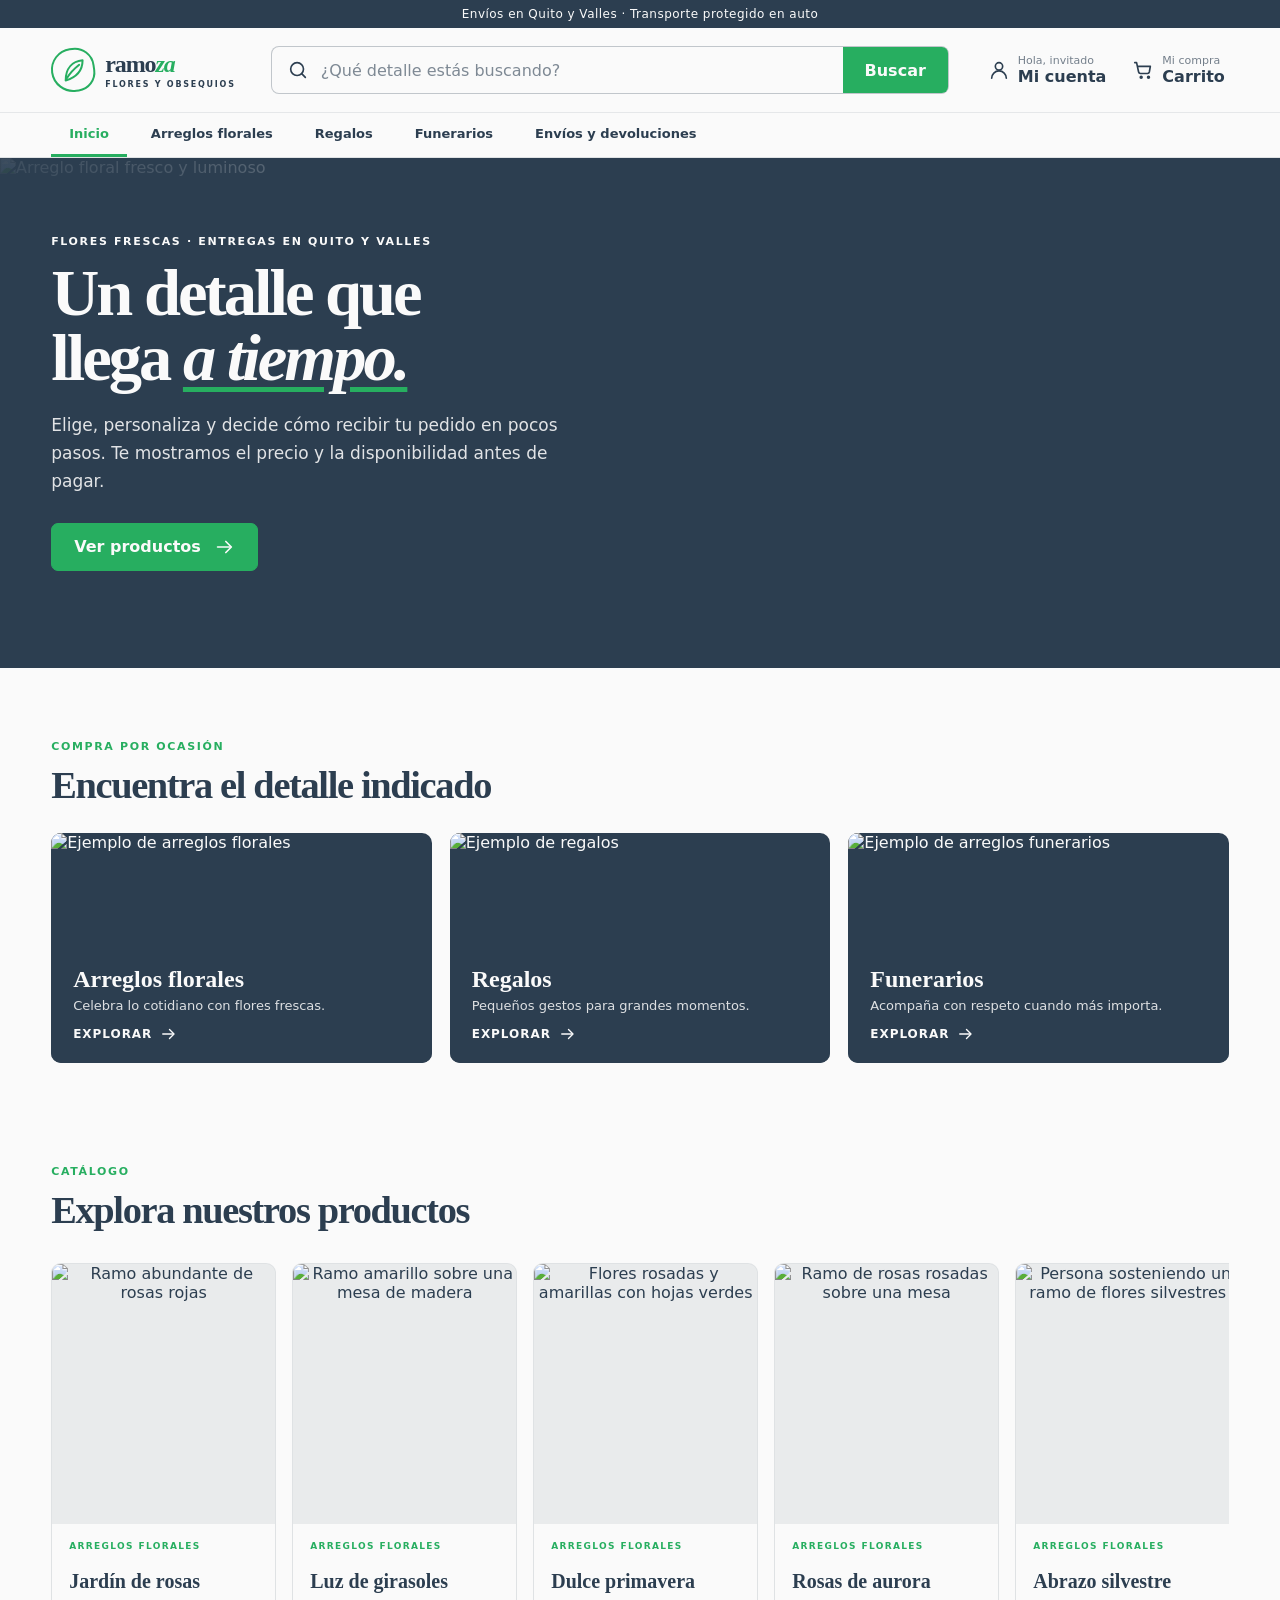
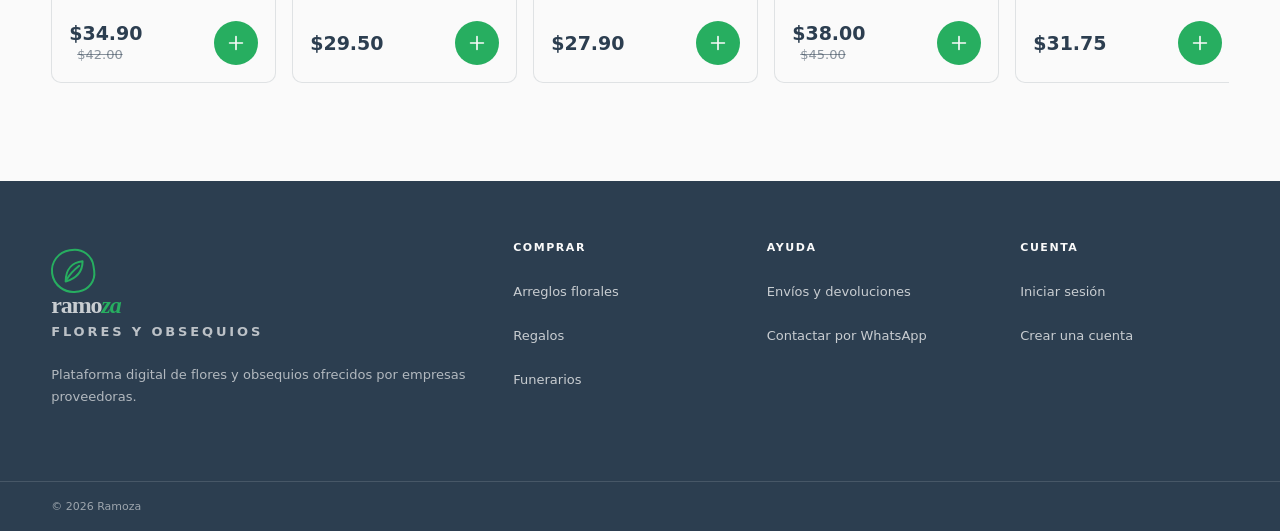
==== index.html @ 0a843a59 "Add files via upload" ====
<!DOCTYPE html>
<html lang="es">
<head>
  <meta charset="UTF-8" />
  <meta name="viewport" content="width=device-width, initial-scale=1.0" />
  <title>Inicio | Ramoza</title>
  <script src="https://cdn.tailwindcss.com"></script>
  <link rel="stylesheet" href="styles.css" />
</head>
<body>
  <div class="app">
    <a class="skip-link" href="#main">Saltar al contenido principal</a>
    <header class="site-header">
      <div class="utility">Envíos en Quito y Valles · Transporte protegido en auto</div>
      <div class="header-main">
        <button type="button" class="logo" id="nav-logo" aria-label="Ramoza, ir al inicio">
          <span class="logo-mark">
            <svg aria-hidden="true" width="27" height="27" viewBox="0 0 24 24" fill="none" stroke="currentColor" stroke-width="1.8" stroke-linecap="round" stroke-linejoin="round">
              <path d="M5 21C5 10 11 4 20 3c0 9-5 15-15 18Z"></path><path d="M6 19c3-5 6-8 11-12"></path>
            </svg>
          </span>
          <span><b>ramo<i>za</i></b><small>FLORES Y OBSEQUIOS</small></span>
        </button>
        <form class="search" role="search" id="search-form">
          <label class="sr-only" for="site-search">Buscar flores, regalos o arreglos</label>
          <svg aria-hidden="true" width="22" height="22" viewBox="0 0 24 24" fill="none" stroke="currentColor" stroke-width="1.8" stroke-linecap="round" stroke-linejoin="round">
            <circle cx="11" cy="11" r="7"></circle><path d="m20 20-4-4"></path>
          </svg>
          <input id="site-search" aria-label="Buscar flores, regalos o arreglos" placeholder="¿Qué detalle estás buscando?" />
          <button type="submit" aria-label="Buscar productos">Buscar</button>
        </form>
        <div class="header-actions">
          <button class="header-action" id="nav-account" aria-label="Iniciar sesión o crear cuenta">
            <svg aria-hidden="true" width="22" height="22" viewBox="0 0 24 24" fill="none" stroke="currentColor" stroke-width="1.8" stroke-linecap="round" stroke-linejoin="round">
              <circle cx="12" cy="8" r="4"></circle><path d="M4 21a8 8 0 0 1 16 0"></path>
            </svg>
            <span><small id="auth-status">Hola, invitado</small><span id="auth-label">Mi cuenta</span></span>
          </button>
          <button class="header-action cart-action" id="nav-cart" aria-label="Abrir carrito, 0 productos">
            <svg aria-hidden="true" width="22" height="22" viewBox="0 0 24 24" fill="none" stroke="currentColor" stroke-width="1.8" stroke-linecap="round" stroke-linejoin="round">
              <path d="M3 4h2l2.2 10.2a2 2 0 0 0 2 1.6h7.7a2 2 0 0 0 2-1.6L20 8H7"></path><circle cx="10" cy="20" r="1"></circle><circle cx="18" cy="20" r="1"></circle>
            </svg>
            <span><small>Mi compra</small>Carrito</span>
            <b id="cart-badge" style="display: none;">0</b>
          </button>
        </div>
      </div>
      <nav aria-label="Categorías principales">
        <div class="nav-inner" id="main-nav">
          <button class="active" data-cat="Todos" aria-label="Ir al inicio" aria-current="page">Inicio</button>
          <button data-cat="Arreglos florales" aria-label="Abrir categoría Arreglos florales">Arreglos florales</button>
          <button data-cat="Regalos" aria-label="Abrir categoría Regalos">Regalos</button>
          <button data-cat="Funerarios" aria-label="Abrir categoría Funerarios">Funerarios</button>
          <button data-nav="policy" aria-label="Consultar envíos y devoluciones">Envíos y devoluciones</button>
        </div>
      </nav>
    </header>

    <div class="toast" id="toast" role="status" aria-live="polite" aria-atomic="true" style="display: none;">
      <span>
        <svg aria-hidden="true" width="22" height="22" viewBox="0 0 24 24" fill="none" stroke="currentColor" stroke-width="1.8" stroke-linecap="round" stroke-linejoin="round">
          <path d="m5 12 4 4L19 6"></path>
        </svg>
      </span>
      <span id="toast-message"></span>
      <button id="toast-close" aria-label="Cerrar notificación">
        <svg aria-hidden="true" width="18" height="18" viewBox="0 0 24 24" fill="none" stroke="currentColor" stroke-width="1.8" stroke-linecap="round" stroke-linejoin="round">
          <path d="m6 6 12 12M18 6 6 18"></path>
        </svg>
      </button>
    </div>

    <main id="main" tabindex="-1">
      <!-- Vistas serán inyectadas por JS para mantener el código limpio y simular React -->
      <div id="view-container"></div>
    </main>

    <footer>
      <div class="footer-main">
        <div>
          <button type="button" class="logo" id="footer-logo" aria-label="Ramoza, ir al inicio">
            <span class="logo-mark">
              <svg aria-hidden="true" width="27" height="27" viewBox="0 0 24 24" fill="none" stroke="currentColor" stroke-width="1.8" stroke-linecap="round" stroke-linejoin="round">
                <path d="M5 21C5 10 11 4 20 3c0 9-5 15-15 18Z"></path><path d="M6 19c3-5 6-8 11-12"></path>
              </svg>
            </span>
            <span><b>ramo<i>za</i></b><small>FLORES Y OBSEQUIOS</small></span>
          </button>
          <p>Plataforma digital de flores y obsequios ofrecidos por empresas proveedoras.</p>
        </div>
        <div role="navigation" aria-label="Comprar por categoría">
          <h2>Comprar</h2>
          <button data-cat="Arreglos florales">Arreglos florales</button>
          <button data-cat="Regalos">Regalos</button>
          <button data-cat="Funerarios">Funerarios</button>
        </div>
        <div role="navigation" aria-label="Ayuda">
          <h2>Ayuda</h2>
          <button data-nav="policy">Envíos y devoluciones</button>
          <button>Contactar por WhatsApp</button>
        </div>
        <div role="navigation" aria-label="Opciones de cuenta">
          <h2>Cuenta</h2>
          <button data-nav="signin">Iniciar sesión</button>
          <button data-nav="signup">Crear una cuenta</button>
        </div>
      </div>
      <div class="footer-bottom"><span>© 2026 Ramoza</span></div>
    </footer>
  </div>
  <script src="main.js"></script>
</body>
</html>
---- styles.css ----
@import 'tailwindcss';

:root {
  --smoke: #FAFAFA;
  --green: #27AE60;
  --slate: #2C3E50;
  --sunflower: #F1C40F;
  --coral: #E74C3C;
  --content-max: 1440px;
  --page-gutter: clamp(16px, 4vw, 64px);
}

* { box-sizing: border-box; }
html { min-height: 100%; scroll-behavior: smooth; -webkit-text-size-adjust: 100%; text-size-adjust: 100%; }
body { min-width: 0; min-height: 100%; margin: 0; overflow-wrap: break-word; background: var(--slate); color: var(--slate); font-family: Inter, ui-sans-serif, system-ui, -apple-system, BlinkMacSystemFont, "Segoe UI", sans-serif; }
.app { min-width: 0; min-height: 100vh; min-height: 100dvh; display: flex; flex-direction: column; background: var(--smoke); }
main { width: 100%; min-width: 0; flex: 1 0 auto; background: var(--smoke); }
section, article, aside, form, fieldset { min-width: 0; }
button, input, textarea, select { font: inherit; }
button { min-height: 44px; color: inherit; }
button, a, input, textarea, select { outline-offset: 3px; }
button:focus-visible, a:focus-visible, input:focus-visible, textarea:focus-visible, select:focus-visible { outline: 3px solid var(--green); }
button { cursor: pointer; }
img { display: block; max-width: 100%; }
.sr-only { position: absolute; width: 1px; height: 1px; padding: 0; margin: -1px; overflow: hidden; clip: rect(0,0,0,0); white-space: nowrap; border: 0; }
.skip-link { position: fixed; z-index: 100; top: -60px; left: 20px; padding: 12px 18px; background: var(--slate); color: var(--smoke); border-radius: 0 0 10px 10px; }
.skip-link:focus { top: 0; }

.site-header { position: relative; z-index: 20; background: var(--smoke); border-bottom: 1px solid rgb(44 62 80 / 13%); }
.utility { padding: 7px 5vw; color: var(--smoke); background: var(--slate); text-align: center; font-size: 12px; letter-spacing: .04em; }
.header-main { max-width: var(--content-max); margin: auto; padding: 18px var(--page-gutter); display: grid; grid-template-columns: auto minmax(300px, 680px) auto; align-items: center; gap: 35px; }
.logo { padding: 0; display: flex; align-items: center; gap: 10px; border: 0; background: transparent; text-align: left; }
.logo-mark { width: 44px; height: 44px; display: grid; place-items: center; border: 2px solid var(--green); border-radius: 52% 48% 46% 54%; color: var(--green); background: transparent; transform: rotate(-8deg); }
.logo-mark svg { transform: rotate(8deg); }
.logo b { display: block; font: 700 24px/1 Georgia, serif; letter-spacing: -.045em; white-space: nowrap; }
.logo b i { color: var(--green); font-style: italic; }
.logo small { display: block; margin-top: 4px; font-size: 8px; letter-spacing: .22em; font-weight: 800; }
.search { height: 48px; display: flex; align-items: center; gap: 10px; padding-left: 15px; border: 1.5px solid rgb(44 62 80 / 28%); border-radius: 8px; background: var(--smoke); }
.search:focus-within { border-color: var(--green); box-shadow: 0 0 0 3px rgb(39 174 96 / 15%); }
.search input { min-width: 0; flex: 1; border: 0; outline: 0; background: transparent; color: var(--slate); }
.search input::placeholder { color: rgb(44 62 80 / 60%); }
.search button { align-self: stretch; padding: 0 22px; border: 0; border-radius: 0 6px 6px 0; color: var(--smoke); background: var(--green); font-weight: 750; }
.header-actions { display: flex; align-items: center; gap: 18px; }
.header-action { position: relative; min-height: 44px; min-width: 44px; padding: 4px; display: flex; align-items: center; gap: 8px; border: 0; background: transparent; text-align: left; font-weight: 750; }
.header-action small { display: block; color: rgb(44 62 80 / 65%); font-size: 11px; font-weight: 500; }
.cart-action b { position: absolute; top: -8px; left: 16px; width: 20px; height: 20px; display: grid; place-items: center; border-radius: 50%; color: var(--smoke); background: var(--green); font-size: 11px; }
nav { border-top: 1px solid rgb(44 62 80 / 10%); }
.nav-inner { max-width: var(--content-max); margin: auto; padding: 0 var(--page-gutter); display: flex; gap: 6px; }
.nav-inner button { padding: 13px 18px; border: 0; border-bottom: 3px solid transparent; background: transparent; font-size: 13px; font-weight: 680; }
.nav-inner button:hover, .nav-inner button.active { color: var(--green); border-bottom-color: var(--green); }

.hero { position: relative; min-height: 510px; overflow: hidden; display: flex; align-items: center; color: var(--smoke); background: var(--slate); }
.hero > img { position: absolute; inset: 0; width: 100%; height: 100%; object-fit: cover; object-position: center 40%; }
.hero-overlay { position: absolute; inset: 0; background: linear-gradient(90deg, rgb(44 62 80 / 92%) 0%, rgb(44 62 80 / 66%) 45%, rgb(44 62 80 / 8%) 74%); }
.hero-content { position: relative; z-index: 1; width: min(630px, calc(100% - (var(--page-gutter) * 2))); margin-left: max(var(--page-gutter), calc((100vw - var(--content-max)) / 2 + var(--page-gutter))); padding: 70px 0 90px; }
.hero-kicker, .eyebrow { margin: 0 0 12px; color: var(--green); font-size: 11px; font-weight: 850; letter-spacing: .15em; text-transform: uppercase; }
.hero-kicker { color: var(--smoke); }
.hero h1 { margin: 0 0 20px; font: 700 clamp(44px, 5.2vw, 76px)/.98 Georgia, serif; letter-spacing: -.045em; }
.hero h1 em { color: var(--smoke); text-decoration: underline; text-decoration-color: var(--green); text-decoration-thickness: 5px; text-underline-offset: 7px; }
.hero-content > p:not(.hero-kicker) { max-width: 520px; margin-bottom: 28px; color: rgb(250 250 250 / 88%); font-size: 17px; line-height: 1.65; }
.primary, .secondary { min-height: 48px; padding: 0 22px; display: inline-flex; align-items: center; justify-content: center; gap: 12px; border-radius: 7px; font-weight: 800; transition: transform .18s ease, box-shadow .18s ease, background .18s ease; }
.primary { border: 1px solid var(--green); color: var(--smoke); background: var(--green); }
.primary:hover { transform: translateY(-2px); box-shadow: 0 8px 22px rgb(39 174 96 / 25%); }
.secondary { border: 1.5px solid var(--slate); background: transparent; }
.secondary:hover { color: var(--smoke); background: var(--slate); }
.wide { width: 100%; }
.delivery-card { position: absolute; z-index: 2; right: 5vw; bottom: 0; width: 360px; padding: 20px 24px; display: flex; gap: 13px; color: var(--smoke); background: var(--green); border-radius: 12px 12px 0 0; }
.delivery-card > span { flex: 0 0 auto; width: 30px; height: 30px; display: grid; place-items: center; color: var(--smoke); background: var(--slate); border-radius: 50%; }
.delivery-card p { margin: 3px 0 0; font-size: 13px; line-height: 1.45; }

.category-strip, .catalog-section, .page-shell { max-width: var(--content-max); margin: auto; padding: 72px var(--page-gutter); }
.section-heading { margin-bottom: 28px; display: flex; justify-content: space-between; align-items: end; gap: 30px; }
.section-heading h2 { margin: 0; font: 700 clamp(28px, 3vw, 42px)/1.05 Georgia, serif; letter-spacing: -.035em; }
.category-grid { display: grid; grid-template-columns: repeat(3, 1fr); gap: 18px; }
.category-tile { position: relative; min-height: 230px; overflow: hidden; padding: 0; border: 0; border-radius: 10px; color: var(--smoke); background: var(--slate); text-align: left; }
.category-tile img { position: absolute; inset: 0; width: 100%; height: 100%; object-fit: cover; transition: transform .5s ease; }
.category-tile::after { content: ""; position: absolute; inset: 0; background: linear-gradient(0deg, rgb(44 62 80 / 90%), transparent 78%); }
.category-tile:hover img { transform: scale(1.04); }
.category-tile > span { position: absolute; z-index: 1; left: 22px; right: 22px; bottom: 20px; }
.category-tile b { display: block; font: 700 24px Georgia, serif; }
.category-tile small { display: block; margin: 5px 0 12px; color: rgb(250 250 250 / 86%); font-size: 13px; }
.category-tile i { display: flex; align-items: center; gap: 7px; color: var(--smoke); font-size: 12px; font-style: normal; font-weight: 800; text-transform: uppercase; letter-spacing: .08em; }
.catalog-section { padding-top: 30px; scroll-margin-top: 20px; }
.product-rail { display: grid; grid-auto-flow: column; grid-auto-columns: minmax(225px, 22.5%); gap: 16px; overflow-x: auto; padding: 4px 4vw 26px 2px; scroll-snap-type: x mandatory; scrollbar-color: var(--green) rgb(44 62 80 / 12%); scrollbar-width: thin; }
.product-card { overflow: hidden; scroll-snap-align: start; border: 1px solid rgb(44 62 80 / 13%); border-radius: 10px; background: var(--smoke); transition: transform .2s, box-shadow .2s; }
.product-card:hover { transform: translateY(-4px); box-shadow: 0 12px 30px rgb(44 62 80 / 13%); }
.product-image { position: relative; width: 100%; height: 260px; overflow: hidden; padding: 0; border: 0; background: rgb(44 62 80 / 8%); }
.product-image img { width: 100%; height: 100%; object-fit: cover; transition: transform .4s; }
.product-image:hover img { transform: scale(1.035); }
.product-copy { padding: 17px; }
.product-copy .eyebrow { margin-bottom: 7px; font-size: 9px; }
.product-name { width: 100%; min-height: 48px; padding: 0; border: 0; background: transparent; text-align: left; font: 700 20px/1.15 Georgia, serif; }
.product-name:hover { text-decoration: underline; text-decoration-color: var(--green); }
.price-line { margin-top: 15px; display: flex; justify-content: space-between; align-items: center; }
.price-line strong { display: block; font-size: 19px; }
del { margin-left: 8px; color: rgb(44 62 80 / 55%); font-size: 13px; }
.round-add { width: 44px; height: 44px; display: grid; place-items: center; border: 0; border-radius: 50%; color: var(--smoke); background: var(--green); }
.round-add:hover { box-shadow: 0 5px 14px rgb(39 174 96 / 30%); transform: scale(1.06); }
.card-quantity { min-height: 48px; display: flex; align-items: center; overflow: hidden; border: 2px solid var(--green); border-radius: 24px; background: var(--smoke); }
.card-quantity button { width: 44px; height: 44px; padding: 0; display: grid; place-items: center; flex: 0 0 auto; border: 0; background: transparent; }
.card-quantity button:hover { color: var(--green); background: rgb(39 174 96 / 8%); }
.card-quantity button.delete-control, .quantity button.delete-control { color: var(--coral); }
.card-quantity button.delete-control:hover, .quantity button.delete-control:hover { color: var(--coral); background: transparent; }
.card-quantity > span { min-width: 0; flex: 1 1 auto; overflow: hidden; padding: 0 5px; text-align: center; text-overflow: ellipsis; font-size: 10px; font-weight: 800; white-space: nowrap; }
.rail-end { width: 220px; display: flex; flex-direction: column; align-items: center; justify-content: center; padding: 28px; text-align: center; border: 1px dashed rgb(44 62 80 / 30%); border-radius: 10px; }
.rail-end span, .empty-icon { width: 58px; height: 58px; display: grid; place-items: center; border-radius: 50%; color: var(--green); background: rgb(39 174 96 / 11%); }
.rail-end b { margin-top: 15px; }
.rail-end p { font-size: 13px; line-height: 1.5; }

.page-shell { min-height: 620px; }
.page-shell.narrow { max-width: 1240px; }
.back-link { margin-bottom: 34px; padding: 5px 0; display: flex; align-items: center; gap: 8px; border: 0; background: transparent; font-size: 13px; font-weight: 750; }
.back-link:hover { color: var(--green); }
.detail-grid { display: grid; grid-template-columns: minmax(0, 1.1fr) minmax(340px, .9fr); gap: clamp(28px, 5vw, 85px); align-items: start; }
.detail-image { position: relative; height: 650px; background: rgb(44 62 80 / 8%); }
.detail-image img { width: 100%; height: 100%; object-fit: cover; }
.detail-copy { padding-top: 22px; }
.detail-copy h1, .page-title h1, .success-page h1 { margin: 0 0 12px; font: 700 clamp(40px, 5vw, 62px)/1.02 Georgia, serif; letter-spacing: -.045em; }
.detail-price { margin: 20px 0 26px; }
.detail-price strong { font-size: 28px; }
.detail-price del { font-size: 17px; }
.description { color: rgb(44 62 80 / 78%); font-size: 16px; line-height: 1.7; }
.availability { margin: 26px 0; padding: 15px; display: flex; gap: 12px; color: var(--green); background: rgb(39 174 96 / 9%); border-left: 3px solid var(--green); }
.availability small { display: block; margin-top: 3px; color: var(--slate); }
.detail-copy label, .account-modal label { display: block; margin: 20px 0 8px; font-size: 13px; font-weight: 800; }
.detail-copy label span { color: rgb(44 62 80 / 55%); font-weight: 500; }
textarea, input, select { width: 100%; border: 1px solid rgb(44 62 80 / 28%); border-radius: 6px; color: var(--slate); background: var(--smoke); }
textarea { min-height: 92px; padding: 12px; resize: vertical; }
.field-help { margin: 7px 0 22px; display: flex; align-items: center; gap: 6px; color: rgb(44 62 80 / 65%); font-size: 11px; }
.secure-note { display: flex; justify-content: center; align-items: center; gap: 7px; font-size: 12px; color: rgb(44 62 80 / 72%); }
.related { padding-top: 90px; }
.detail-cart-link { margin-top: 12px; }
.rail-next { width: 46px; height: 46px; display: grid; place-items: center; flex: 0 0 auto; border: 1px solid rgb(44 62 80 / 18%); border-radius: 50%; background: transparent; }
.rail-next:hover { color: var(--smoke); background: var(--green); border-color: var(--green); }
.compact { grid-auto-columns: minmax(210px, 24%); }
.compact .product-image { height: 220px; }

.page-title { margin-bottom: 35px; }
.page-title h1 span { color: rgb(44 62 80 / 48%); }
.page-title > p:last-child { color: rgb(44 62 80 / 68%); }
.cart-layout, .checkout-layout { display: grid; grid-template-columns: minmax(0, 1fr) minmax(300px, 360px); gap: clamp(24px, 3vw, 42px); align-items: start; }
.cart-items { border-top: 1px solid rgb(44 62 80 / 15%); }
.cart-item { padding: 20px 0; display: grid; grid-template-columns: 130px 1fr auto; gap: 22px; border-bottom: 1px solid rgb(44 62 80 / 15%); }
.cart-item img { width: 130px; height: 140px; object-fit: cover; border-radius: 7px; }
.cart-item h2 { margin: 0; font: 700 23px Georgia, serif; }
.cart-item-info > p:not(.eyebrow) { color: rgb(44 62 80 / 64%); font-size: 12px; }
.quantity { width: max-content; margin-top: 20px; display: flex; align-items: center; border: 1px solid rgb(44 62 80 / 25%); border-radius: 6px; }
.quantity button { width: 44px; height: 44px; display: grid; place-items: center; border: 0; background: transparent; }
.quantity button:hover { color: var(--green); }
.quantity span { min-width: 92px; padding: 0 6px; text-align: center; font-size: 12px; font-weight: 800; white-space: nowrap; }
.cart-item-end { display: flex; flex-direction: column; align-items: end; justify-content: space-between; }
.cart-item-end strong { font-size: 19px; }
.remove { padding: 5px; display: flex; align-items: center; gap: 6px; border: 0; color: var(--coral); background: transparent; font-size: 12px; font-weight: 750; }
.summary { position: sticky; top: 25px; padding: 26px; border: 1px solid rgb(44 62 80 / 16%); border-top: 4px solid var(--green); border-radius: 7px; background: var(--smoke); box-shadow: 0 12px 35px rgb(44 62 80 / 8%); }
.summary h2 { margin: 0 0 23px; font: 700 24px Georgia, serif; }
.summary > div { margin: 13px 0; display: flex; justify-content: space-between; font-size: 14px; }
.summary hr { margin: 20px 0; border: 0; border-top: 1px solid rgb(44 62 80 / 17%); }
.summary .total { align-items: center; font-weight: 800; }
.summary .total strong { font-size: 25px; }
.pending-cost { padding: 5px 8px; border: 1px solid var(--slate); border-radius: 4px; color: var(--slate); background: var(--sunflower); white-space: nowrap; }
.shipping-hint { padding: 10px; color: var(--slate); background: rgb(39 174 96 / 10%); border-radius: 5px; font-size: 11px; line-height: 1.5; }
.summary-safe { display: flex; justify-content: center; gap: 6px; color: var(--green); font-size: 11px; }
.empty-state { min-height: 350px; display: flex; flex-direction: column; align-items: center; justify-content: center; padding: 45px; text-align: center; border: 1px dashed rgb(44 62 80 / 28%); border-radius: 10px; }
.empty-state h2, .empty-state h3 { margin: 17px 0 4px; font: 700 28px Georgia, serif; }
.empty-state p { margin: 6px 0 22px; color: rgb(44 62 80 / 67%); }

.steps { max-width: 700px; margin: 0 auto 55px; padding: 0; display: flex; justify-content: space-between; list-style: none; }
.steps li { position: relative; z-index: 1; display: flex; flex-direction: column; align-items: center; gap: 8px; color: rgb(44 62 80 / 55%); font-size: 11px; font-weight: 800; }
.steps li::before { content: ""; position: absolute; z-index: -1; top: 16px; right: 50%; width: 235px; height: 2px; background: rgb(44 62 80 / 15%); }
.steps li:first-child::before { display: none; }
.steps li span { width: 32px; height: 32px; display: grid; place-items: center; border: 2px solid rgb(44 62 80 / 20%); border-radius: 50%; background: var(--smoke); }
.steps li.done, .steps li.active { color: var(--green); }
.steps li.done span, .steps li.active span { border-color: var(--green); color: var(--smoke); background: var(--green); }
.checkout-form fieldset { margin: 0 0 24px; padding: 26px; border: 1px solid rgb(44 62 80 / 16%); border-radius: 8px; }
.checkout-form legend { padding: 0 8px; font: 700 23px Georgia, serif; }
.form-grid { display: grid; grid-template-columns: 1fr 1fr; gap: 18px; }
.form-grid .full { grid-column: 1 / -1; }
.form-grid label { font-size: 12px; font-weight: 800; }
.form-grid input, .form-grid select { height: 45px; margin-top: 8px; padding: 0 12px; }
.payment-option { margin: 10px 0; padding: 16px; display: flex; align-items: center; gap: 13px; border: 1px solid rgb(44 62 80 / 22%); border-radius: 7px; cursor: pointer; }
.payment-option.selected { border: 2px solid var(--green); background: rgb(39 174 96 / 5%); }
.payment-option input { width: 18px; height: 18px; accent-color: var(--green); }
.payment-option > span:nth-child(2) { flex: 1; }
.payment-option b, .payment-option small { display: block; }
.payment-option small { margin-top: 4px; color: rgb(44 62 80 / 67%); font-size: 11px; line-height: 1.45; }
.pickup-note { margin: 0 0 24px; padding: 18px; display: flex; gap: 12px; border-left: 3px solid var(--green); border-radius: 6px; background: rgb(39 174 96 / 8%); }
.pickup-note > svg { flex: 0 0 auto; color: var(--green); }
.pickup-note p { margin: 4px 0 0; color: rgb(44 62 80 / 70%); font-size: 12px; line-height: 1.5; }
.card-dots { font-weight: 900; letter-spacing: .15em; }
.card-fields { margin-top: 18px; padding: 20px; background: rgb(44 62 80 / 4%); }
.error-box { margin-top: 16px; padding: 14px; display: flex; gap: 12px; border: 1px solid var(--coral); border-radius: 7px; color: var(--coral); background: rgb(231 76 60 / 6%); }
.error-box > span { width: 24px; height: 24px; display: grid; place-items: center; flex: 0 0 auto; border-radius: 50%; color: var(--smoke); background: var(--coral); font-weight: 900; }
.error-box p { margin: 4px 0 0; color: var(--slate); font-size: 12px; line-height: 1.5; }
.terms { font-size: 10px; line-height: 1.5; text-align: center; }
.terms button { padding: 0; border: 0; background: transparent; text-decoration: underline; }

.success-page { max-width: 700px; min-height: 700px; margin: auto; padding: 100px 30px; text-align: center; }
.success-mark { width: 88px; height: 88px; margin: 0 auto 25px; display: grid; place-items: center; border-radius: 50%; color: var(--smoke); background: var(--green); }
.success-page > p:not(.eyebrow) { color: rgb(44 62 80 / 70%); line-height: 1.7; }
.order-code { width: 240px; margin: 30px auto; padding: 17px; border: 1px solid rgb(44 62 80 / 18%); border-radius: 7px; }
.order-code small, .order-code strong { display: block; }
.order-code strong { margin-top: 4px; font-size: 24px; letter-spacing: .05em; }
.status-line { margin: 35px 20px 0; display: grid; grid-template-columns: repeat(3, 1fr); gap: 4px; }
.status-line span { height: 5px; background: rgb(44 62 80 / 14%); }
.status-line span.active { background: var(--green); }
.status-labels { margin: 7px 10px 40px; display: grid; grid-template-columns: repeat(3, 1fr); color: rgb(44 62 80 / 55%); font-size: 10px; }
.status-labels b { color: var(--green); }
.policy-page { max-width: 1200px; }
.policy-grid { display: grid; grid-template-columns: 1fr 1fr; border-top: 1px solid rgb(44 62 80 / 15%); border-left: 1px solid rgb(44 62 80 / 15%); }
.policy-grid article { min-height: 230px; padding: 35px; border-right: 1px solid rgb(44 62 80 / 15%); border-bottom: 1px solid rgb(44 62 80 / 15%); }
.policy-grid span { color: var(--green); font-size: 11px; font-weight: 900; }
.policy-grid h2 { font: 700 25px Georgia, serif; }
.policy-grid p { color: rgb(44 62 80 / 72%); line-height: 1.7; }
.help-band { margin-top: 30px; padding: 25px 30px; display: flex; align-items: center; gap: 20px; color: var(--smoke); background: var(--slate); }
.help-band div { flex: 1; }
.help-band h2 { margin: 0 0 5px; font: 700 22px Georgia, serif; }
.help-band p { margin: 0; color: rgb(250 250 250 / 74%); font-size: 13px; }
.help-band .secondary { border-color: var(--smoke); color: var(--smoke); }

.listing-page { min-height: 720px; padding-top: clamp(28px, 3vw, 48px); }
.listing-page > .back-link { margin-bottom: clamp(14px, 2vw, 24px); }
.listing-heading { margin-bottom: 28px; display: flex; align-items: end; justify-content: space-between; gap: 24px; }
.listing-heading h1 { margin: 0 0 8px; font: 700 clamp(38px, 5vw, 62px)/1 Georgia, serif; letter-spacing: -.04em; }
.listing-heading p:last-child { margin: 0; color: rgb(44 62 80 / 65%); }
.listing-actions { display: flex; align-items: center; gap: 12px; }
.category-switcher { display: flex; border: 1px solid rgb(44 62 80 / 18%); border-radius: 7px; overflow: hidden; }
.category-switcher button { padding: 11px 14px; border: 0; border-left: 1px solid rgb(44 62 80 / 13%); background: transparent; font-size: 12px; font-weight: 750; }
.category-switcher button:first-child { border-left: 0; }
.category-switcher button.active { color: var(--smoke); background: var(--green); }
.product-grid { display: grid; grid-template-columns: repeat(4, minmax(0, 1fr)); gap: 18px; }
.product-grid .product-image { height: 285px; }
.optional { color: rgb(44 62 80 / 55%); font-weight: 500; }
.cash-mark { width: 28px; height: 28px; display: grid; place-items: center; flex: 0 0 auto; border-radius: 50%; color: var(--smoke); background: var(--green); }

.auth-page { min-height: 760px; padding: 48px 4vw 80px; background: rgb(44 62 80 / 4%); }
.auth-page > .back-link { max-width: 1080px; margin: 0 auto 28px; }
.auth-card { width: min(490px, 100%); margin: auto; padding: 42px; border: 1px solid rgb(44 62 80 / 15%); border-radius: 12px; background: var(--smoke); box-shadow: 0 18px 50px rgb(44 62 80 / 9%); }
.auth-card > .logo { margin-bottom: 38px; }
.auth-card h1 { margin: 0; font: 700 42px/1 Georgia, serif; }
.auth-card > p:not(.eyebrow) { margin-bottom: 28px; color: rgb(44 62 80 / 68%); line-height: 1.6; }
.auth-card label { display: block; margin: 16px 0; font-size: 12px; font-weight: 800; }
.auth-card input { height: 46px; margin-top: 7px; padding: 0 12px; }
.prototype-note { padding: 11px; display: flex; align-items: center; gap: 8px; border-left: 3px solid var(--green); background: rgb(39 174 96 / 7%); font-size: 11px; line-height: 1.45; }
.account-page { max-width: 1050px; }
.account-grid { margin: 35px 0; display: grid; grid-template-columns: 1fr 1fr; gap: 20px; }
.account-grid article { padding: 30px; border: 1px solid rgb(44 62 80 / 16%); border-radius: 9px; }
.account-grid article > svg { color: var(--green); }
.account-grid h2 { font: 700 25px Georgia, serif; }
.account-grid p { min-height: 48px; color: rgb(44 62 80 / 68%); line-height: 1.6; }
.account-grid button { padding: 6px 0; display: flex; align-items: center; gap: 8px; border: 0; color: var(--green); background: transparent; font-weight: 800; }
.account-grid span { color: rgb(44 62 80 / 50%); font-size: 12px; font-weight: 800; }

footer { margin-top: auto; color: var(--smoke); background: var(--slate); }
.footer-main { max-width: var(--content-max); margin: auto; padding: 60px var(--page-gutter); display: grid; grid-template-columns: 2fr repeat(3, 1fr); gap: 45px; }
footer .logo { color: var(--smoke); }
.footer-main > div:first-child > p { color: rgb(250 250 250 / 65%); }
.footer-main h2 { margin: 0 0 16px; color: var(--smoke); font-size: 11px; letter-spacing: .14em; text-transform: uppercase; }
.footer-main button { display: block; min-height: 44px; padding: 8px 0; border: 0; color: rgb(250 250 250 / 76%); background: transparent; font-size: 13px; text-align: left; }
.footer-main button:hover { color: var(--smoke); text-decoration: underline; }
.footer-main p, .footer-main small { color: rgb(250 250 250 / 70%); font-size: 13px; line-height: 1.7; }
.footer-bottom { max-width: var(--content-max); margin: auto; padding: 18px var(--page-gutter); display: flex; justify-content: space-between; border-top: 1px solid rgb(250 250 250 / 13%); color: rgb(250 250 250 / 55%); font-size: 11px; }

.toast { position: fixed; z-index: 80; top: 25px; left: 50%; width: max-content; max-width: calc(100% - 32px); padding: 12px 15px; display: flex; align-items: center; gap: 12px; transform: translateX(-50%); color: var(--smoke); background: var(--slate); border-radius: 8px; box-shadow: 0 12px 40px rgb(44 62 80 / 30%); font-size: 13px; }
.toast > span { width: 28px; height: 28px; display: grid; place-items: center; color: var(--smoke); background: var(--green); border-radius: 50%; }
.toast button { margin-left: auto; padding: 3px; border: 0; color: var(--smoke); background: transparent; }
.modal-backdrop { position: fixed; z-index: 90; inset: 0; padding: 20px; display: grid; place-items: center; background: rgb(44 62 80 / 72%); }
.account-modal { position: relative; width: min(460px, 100%); padding: 40px; border-radius: 12px; background: var(--smoke); box-shadow: 0 25px 70px rgb(44 62 80 / 30%); }
.modal-close { position: absolute; top: 18px; right: 18px; padding: 5px; border: 0; background: transparent; }
.account-modal h2 { margin: 0; font: 700 38px Georgia, serif; }
.account-modal > p:not(.eyebrow) { color: rgb(44 62 80 / 70%); line-height: 1.55; }
.account-modal input { height: 45px; margin-top: 7px; padding: 0 12px; }
.password-wrap { position: relative; display: block; }
.password-wrap button { position: absolute; right: 10px; top: 17px; border: 0; background: transparent; }
.text-button { width: 100%; padding: 15px; border: 0; color: var(--green); background: transparent; font-weight: 800; }
.guest-line { display: flex; align-items: center; gap: 10px; color: rgb(44 62 80 / 55%); font-size: 11px; }
.guest-line span { flex: 1; height: 1px; background: rgb(44 62 80 / 15%); }

@media (min-width: 1600px) {
  :root { --content-max: 1680px; }
  body { font-size: 17px; }
  .hero { min-height: 600px; }
  .hero-content { width: min(720px, calc(100% - (var(--page-gutter) * 2))); }
  .hero h1 { font-size: clamp(64px, 4.5vw, 88px); }
  .hero-content > p:not(.hero-kicker) { max-width: 620px; font-size: 19px; }
  .category-tile { min-height: 270px; }
  .product-grid { grid-template-columns: repeat(5, minmax(0, 1fr)); }
  .product-grid .product-image { height: 310px; }
  .product-rail { grid-auto-columns: minmax(250px, 19%); }
  .page-shell.narrow { max-width: 1440px; }
  .policy-page { max-width: 1440px; }
}

@media (min-width: 2400px) {
  :root { --content-max: 2200px; --page-gutter: clamp(32px, 4vw, 96px); }
  body { font-size: 19px; }
  .utility, .nav-inner button, .footer-main button, .footer-main p { font-size: 15px; }
  .header-main { grid-template-columns: auto minmax(520px, 900px) auto; }
  .hero { min-height: 720px; }
  .hero-content { width: min(850px, calc(100% - (var(--page-gutter) * 2))); }
  .hero h1 { font-size: clamp(76px, 4vw, 108px); }
  .hero-content > p:not(.hero-kicker) { max-width: 760px; font-size: 22px; }
  .category-tile { min-height: 340px; }
  .category-tile b { font-size: 30px; }
  .product-grid { grid-template-columns: repeat(6, minmax(0, 1fr)); }
  .product-grid .product-image { height: 340px; }
  .product-image { height: 310px; }
  .page-shell.narrow { max-width: 1680px; }
  .detail-image { height: 820px; }
}

@media (max-width: 1200px) {
  .header-main { grid-template-columns: auto minmax(260px, 1fr) auto; gap: 20px; }
  .header-actions { gap: 10px; }
  .product-grid { grid-template-columns: repeat(3, minmax(0, 1fr)); }
  .product-grid .product-image { height: 270px; }
  .footer-main { gap: 30px; }
}

@media (max-width: 1000px) {
  .header-main { grid-template-columns: 1fr auto; gap: 18px; }
  .search { grid-column: 1 / -1; grid-row: 2; }
  .hero { min-height: 570px; }
  .delivery-card { right: 0; width: min(360px, 90%); }
  .category-grid { grid-template-columns: 1fr 1fr; }
  .category-tile:last-child { grid-column: 1 / -1; }
  .product-rail { grid-auto-columns: 42%; }
  .detail-grid, .cart-layout, .checkout-layout { grid-template-columns: 1fr; }
  .detail-image { height: 520px; }
  .summary { position: static; }
  .footer-main { grid-template-columns: 1fr 1fr; }
  .product-grid { grid-template-columns: repeat(3, minmax(0, 1fr)); }
  .listing-heading, .listing-actions { align-items: start; flex-direction: column; }
  .listing-actions { width: 100%; }
  .detail-copy { padding-top: 0; }
}

@media (max-width: 760px) {
  .header-action span { display: none; }
  .header-actions { gap: 6px; }
  .category-grid, .policy-grid { grid-template-columns: 1fr; }
  .category-tile:last-child { grid-column: auto; }
  .product-grid { grid-template-columns: repeat(2, minmax(0, 1fr)); }
  .product-rail { grid-auto-columns: minmax(230px, 62%); }
  .footer-main { grid-template-columns: 1fr; }
  .section-heading { align-items: flex-start; }
  .help-band { align-items: flex-start; flex-direction: column; }
}

@media (max-width: 600px) {
  .utility { font-size: 10px; }
  .header-main { padding: 12px 16px; }
  .header-actions { gap: 7px; }
  .nav-inner { overflow-x: auto; padding: 0 10px; }
  .nav-inner button { flex: 0 0 auto; min-height: 44px; padding: 11px 13px; }
  .search button { padding: 0 14px; }
  .hero { min-height: 520px; }
  .hero-content { width: auto; margin: 0 20px; padding: 64px 0 72px; }
  .hero h1 { font-size: clamp(38px, 12vw, 46px); }
  .hero-overlay { background: rgb(44 62 80 / 72%); }
  .category-strip, .catalog-section, .page-shell { padding: 50px 18px; }
  .listing-page { padding-top: 28px; }
  .product-rail { grid-auto-columns: 78%; padding-right: 15vw; }
  .detail-grid { gap: 22px; }
  .detail-image { height: min(390px, 105vw); }
  .detail-copy h1, .page-title h1 { font-size: clamp(34px, 10vw, 39px); }
  .cart-item { grid-template-columns: 88px 1fr; gap: 14px; }
  .cart-item img { width: 88px; height: 100px; }
  .cart-item-end { grid-column: 2; flex-direction: row; align-items: center; }
  .form-grid { grid-template-columns: 1fr; }
  .form-grid .full { grid-column: auto; }
  .checkout-form fieldset { padding: 20px 15px; }
  .steps { margin-bottom: 40px; }
  .steps li { max-width: 30%; text-align: center; }
  .steps li::before { width: 29vw; }
  .footer-bottom { padding: 18px; }
  .account-modal { padding: 34px 24px; }
  .product-grid { grid-template-columns: repeat(2, minmax(0, 1fr)); gap: 11px; }
  .product-grid .product-image { height: 210px; }
  .product-grid .product-copy { padding: 13px; }
  .product-grid .product-name { font-size: 17px; }
  .product-grid .price-line { align-items: flex-start; flex-direction: column; gap: 12px; }
  .product-grid .card-quantity { width: 100%; justify-content: space-between; }
  .category-switcher { width: 100%; overflow-x: auto; }
  .category-switcher button { flex: 1 0 auto; }
  .auth-page { padding: 28px 16px 60px; }
  .auth-card { padding: 30px 20px; }
  .account-grid { grid-template-columns: 1fr; }
  input, textarea, select { font-size: 16px; }
  .payment-option { align-items: flex-start; }
  .summary > div { gap: 16px; }
  .summary > div > :last-child { text-align: right; }
}

@media (max-width: 420px) {
  .product-grid { grid-template-columns: 1fr; }
  .product-grid .product-image { height: 280px; }
  .product-grid .price-line { align-items: center; flex-direction: row; }
  .product-grid .card-quantity { width: auto; }
  .search input { font-size: 16px; }
  .search button { padding: 0 10px; font-size: 12px; }
  .hero h1 { font-size: clamp(34px, 11vw, 39px); }
  .logo-mark { width: 44px; height: 44px; }
  .logo b { font-size: 21px; }
  .logo small { font-size: 7px; }
  .header-main { gap: 10px; }
  .category-strip, .catalog-section, .page-shell { padding-inline: 14px; }
  .product-rail { grid-auto-columns: 88%; }
  .cart-item { grid-template-columns: 72px 1fr; }
  .cart-item img { width: 72px; height: 86px; }
  .quantity span { min-width: 76px; }
  .summary, .auth-card { padding: 22px 16px; }
  .checkout-form fieldset { padding-inline: 12px; }
}

@media (max-width: 340px) {
  .header-action { padding-inline: 2px; }
  .search { padding-left: 10px; gap: 6px; }
  .search button { padding-inline: 8px; }
  .hero-content { margin-inline: 14px; }
  .primary, .secondary { padding-inline: 14px; }
  .steps li { font-size: 9px; }
}

@media (prefers-reduced-motion: reduce) {
  *, *::before, *::after { scroll-behavior: auto !important; transition-duration: .01ms !important; animation-duration: .01ms !important; }
}
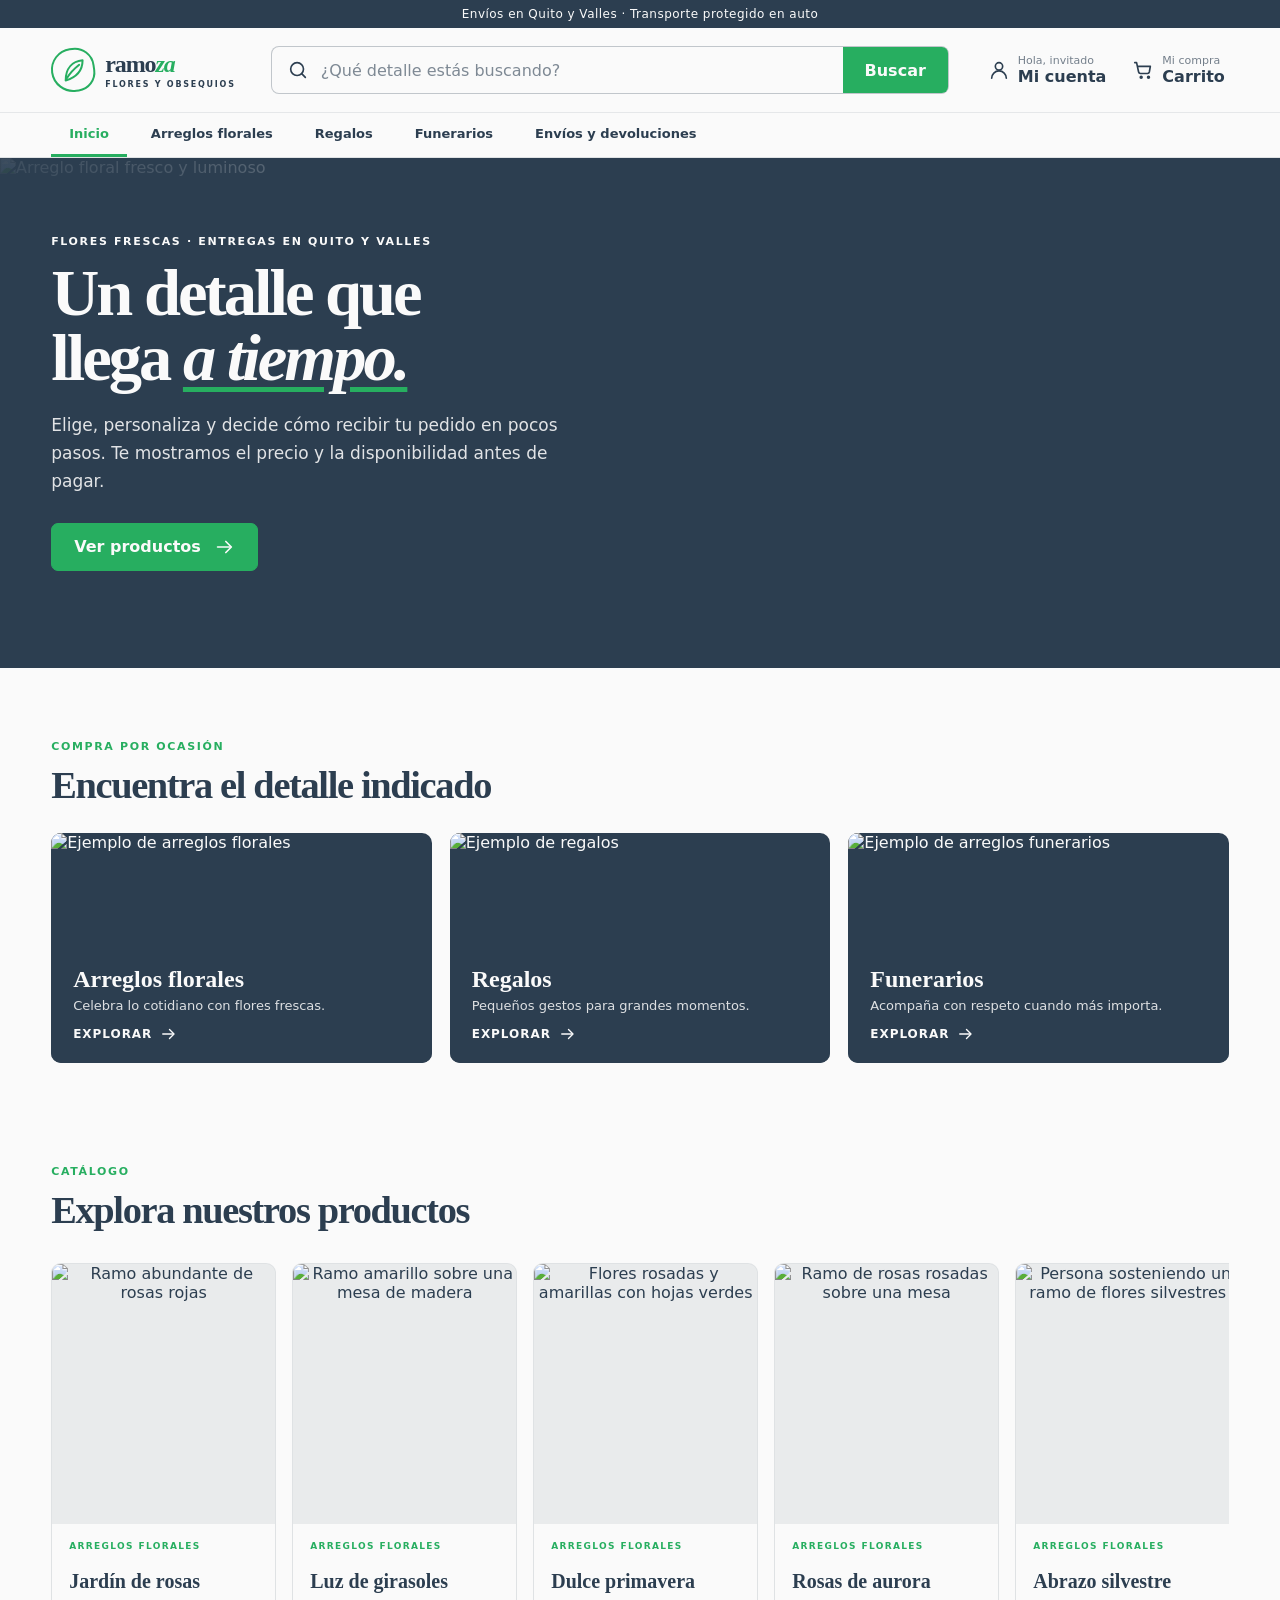
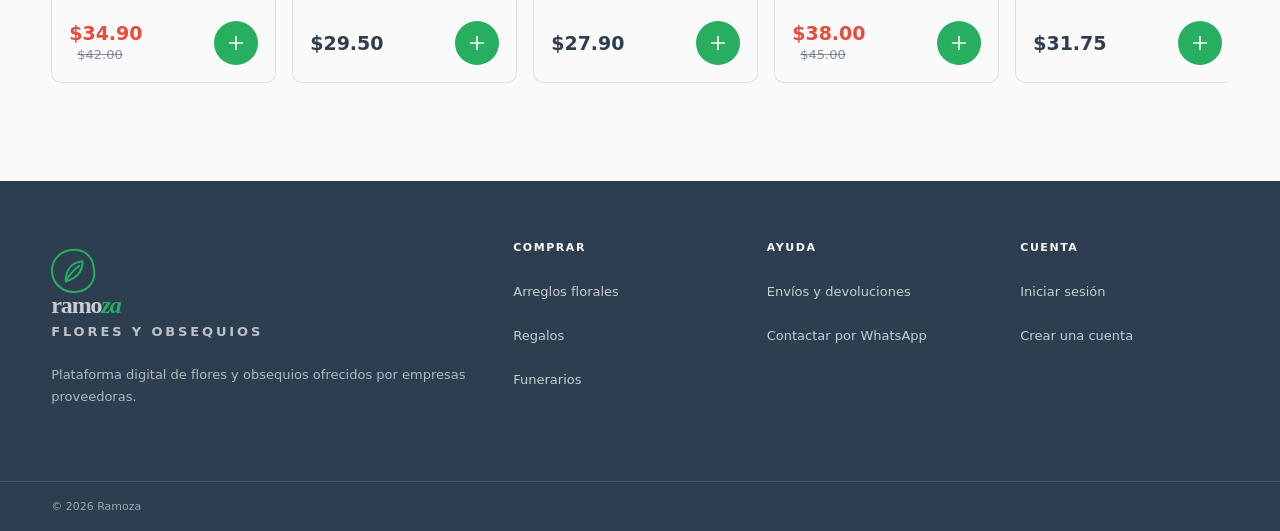
==== commit 342d3428: "Add files via upload" ====
--- a/index.html
+++ b/index.html
@@ -3,7 +3,8 @@
 <head>
   <meta charset="UTF-8" />
   <meta name="viewport" content="width=device-width, initial-scale=1.0" />
-  <title>Inicio | Ramoza</title>
+  <title>Ramoza | Flores y obsequios (Vanilla JS)</title>
+  <meta name="description" content="Plataforma accesible para compra de arreglos florales, regalos y arreglos funerarios.">
   <script src="https://cdn.tailwindcss.com"></script>
   <link rel="stylesheet" href="styles.css" />
 </head>
@@ -26,7 +27,7 @@
           <svg aria-hidden="true" width="22" height="22" viewBox="0 0 24 24" fill="none" stroke="currentColor" stroke-width="1.8" stroke-linecap="round" stroke-linejoin="round">
             <circle cx="11" cy="11" r="7"></circle><path d="m20 20-4-4"></path>
           </svg>
-          <input id="site-search" aria-label="Buscar flores, regalos o arreglos" placeholder="¿Qué detalle estás buscando?" />
+          <input id="site-search" maxlength="100" aria-label="Buscar flores, regalos o arreglos" placeholder="¿Qué detalle estás buscando?" />
           <button type="submit" aria-label="Buscar productos">Buscar</button>
         </form>
         <div class="header-actions">
@@ -36,12 +37,12 @@
             </svg>
             <span><small id="auth-status">Hola, invitado</small><span id="auth-label">Mi cuenta</span></span>
           </button>
-          <button class="header-action cart-action" id="nav-cart" aria-label="Abrir carrito, 0 productos">
+          <button class="header-action cart-action" id="nav-cart" aria-label="Abrir carrito">
             <svg aria-hidden="true" width="22" height="22" viewBox="0 0 24 24" fill="none" stroke="currentColor" stroke-width="1.8" stroke-linecap="round" stroke-linejoin="round">
               <path d="M3 4h2l2.2 10.2a2 2 0 0 0 2 1.6h7.7a2 2 0 0 0 2-1.6L20 8H7"></path><circle cx="10" cy="20" r="1"></circle><circle cx="18" cy="20" r="1"></circle>
             </svg>
             <span><small>Mi compra</small>Carrito</span>
-            <b id="cart-badge" style="display: none;">0</b>
+            <b id="cart-badge" aria-live="polite" style="display: none;">0</b>
           </button>
         </div>
       </div>
@@ -71,7 +72,6 @@
     </div>
 
     <main id="main" tabindex="-1">
-      <!-- Vistas serán inyectadas por JS para mantener el código limpio y simular React -->
       <div id="view-container"></div>
     </main>
 
@@ -97,7 +97,7 @@
         <div role="navigation" aria-label="Ayuda">
           <h2>Ayuda</h2>
           <button data-nav="policy">Envíos y devoluciones</button>
-          <button>Contactar por WhatsApp</button>
+          <button data-nav='contact'>Contactar por WhatsApp</button>
         </div>
         <div role="navigation" aria-label="Opciones de cuenta">
           <h2>Cuenta</h2>
--- a/styles.css
+++ b/styles.css
@@ -261,8 +261,8 @@
 .footer-bottom { max-width: var(--content-max); margin: auto; padding: 18px var(--page-gutter); display: flex; justify-content: space-between; border-top: 1px solid rgb(250 250 250 / 13%); color: rgb(250 250 250 / 55%); font-size: 11px; }
 
 .toast { position: fixed; z-index: 80; top: 25px; left: 50%; width: max-content; max-width: calc(100% - 32px); padding: 12px 15px; display: flex; align-items: center; gap: 12px; transform: translateX(-50%); color: var(--smoke); background: var(--slate); border-radius: 8px; box-shadow: 0 12px 40px rgb(44 62 80 / 30%); font-size: 13px; }
-.toast > span { width: 28px; height: 28px; display: grid; place-items: center; color: var(--smoke); background: var(--green); border-radius: 50%; }
-.toast button { margin-left: auto; padding: 3px; border: 0; color: var(--smoke); background: transparent; }
+.toast > span:first-child { width: 28px; height: 28px; flex-shrink: 0; display: grid; place-items: center; color: var(--smoke); background: var(--green); border-radius: 50%; }
+.toast button { margin-left: auto; padding: 3px; border: 0; color: var(--smoke); background: transparent; cursor: pointer; flex-shrink: 0; min-height: auto; display: flex; align-items: center; justify-content: center; }
 .modal-backdrop { position: fixed; z-index: 90; inset: 0; padding: 20px; display: grid; place-items: center; background: rgb(44 62 80 / 72%); }
 .account-modal { position: relative; width: min(460px, 100%); padding: 40px; border-radius: 12px; background: var(--smoke); box-shadow: 0 25px 70px rgb(44 62 80 / 30%); }
 .modal-close { position: absolute; top: 18px; right: 18px; padding: 5px; border: 0; background: transparent; }
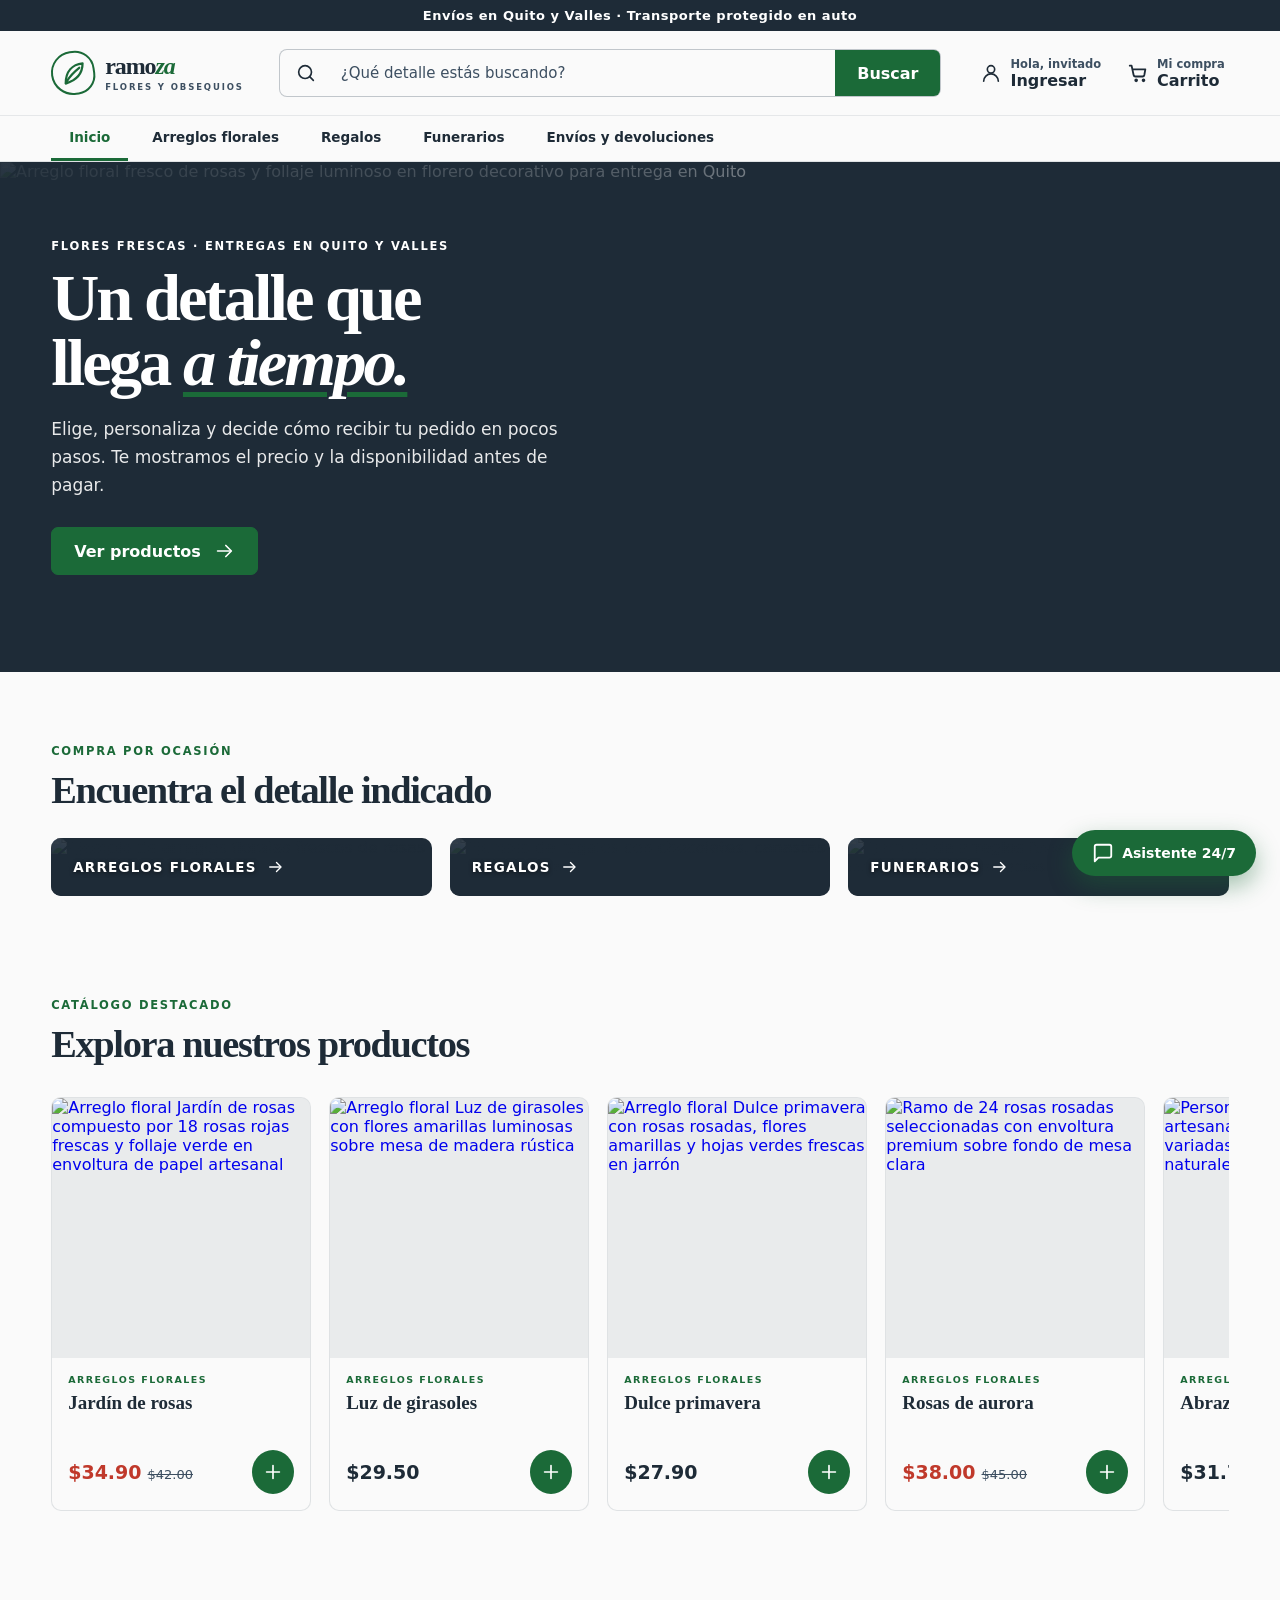
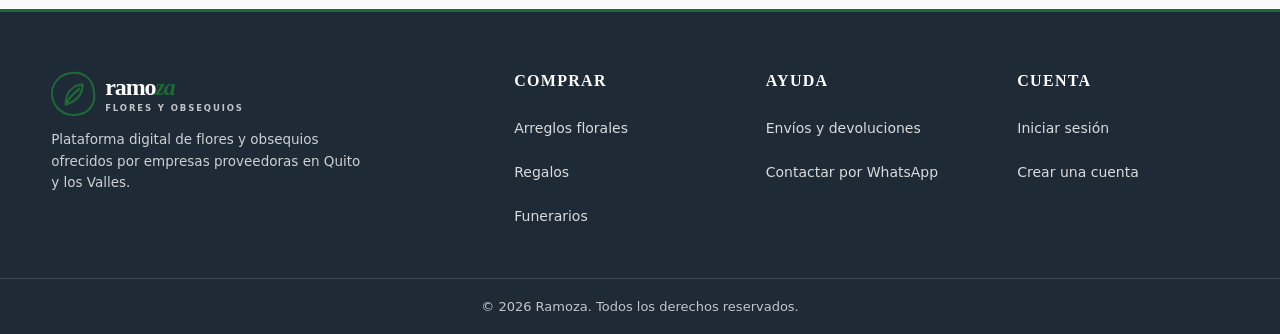
==== commit 0e46a5ba: "Add files via upload" ====
--- a/index.html
+++ b/index.html
@@ -3,109 +3,177 @@
 <head>
   <meta charset="UTF-8" />
   <meta name="viewport" content="width=device-width, initial-scale=1.0" />
-  <title>Ramoza | Flores y obsequios (Vanilla JS)</title>
-  <meta name="description" content="Plataforma accesible para compra de arreglos florales, regalos y arreglos funerarios.">
-  <script src="https://cdn.tailwindcss.com"></script>
+  <title>Ramoza | Florería y Obsequios en Quito y Valles</title>
+  <meta name="description" content="Plataforma accesible para compra de arreglos florales, regalos y arreglos funerarios en Quito y los Valles con transporte protegido.">
   <link rel="stylesheet" href="styles.css" />
 </head>
-<body>
+<body data-page="home">
   <div class="app">
     <a class="skip-link" href="#main">Saltar al contenido principal</a>
     <header class="site-header">
       <div class="utility">Envíos en Quito y Valles · Transporte protegido en auto</div>
       <div class="header-main">
-        <button type="button" class="logo" id="nav-logo" aria-label="Ramoza, ir al inicio">
-          <span class="logo-mark">
-            <svg aria-hidden="true" width="27" height="27" viewBox="0 0 24 24" fill="none" stroke="currentColor" stroke-width="1.8" stroke-linecap="round" stroke-linejoin="round">
+        <a class="logo" id="nav-logo" href="index.html" aria-label="Ramoza, ir a página de inicio">
+          <span class="logo-mark" aria-hidden="true">
+            <svg width="27" height="27" viewBox="0 0 24 24" fill="none" stroke="currentColor" stroke-width="2" stroke-linecap="round" stroke-linejoin="round">
               <path d="M5 21C5 10 11 4 20 3c0 9-5 15-15 18Z"></path><path d="M6 19c3-5 6-8 11-12"></path>
             </svg>
           </span>
-          <span><b>ramo<i>za</i></b><small>FLORES Y OBSEQUIOS</small></span>
-        </button>
-        <form class="search" role="search" id="search-form">
+          <span><span class="brand-title">ramo<span class="brand-accent">za</span></span><span class="brand-sub">FLORES Y OBSEQUIOS</span></span>
+        </a>
+        <form class="search" role="search" id="search-form" action="catalogo.html">
           <label class="sr-only" for="site-search">Buscar flores, regalos o arreglos</label>
           <svg aria-hidden="true" width="22" height="22" viewBox="0 0 24 24" fill="none" stroke="currentColor" stroke-width="1.8" stroke-linecap="round" stroke-linejoin="round">
             <circle cx="11" cy="11" r="7"></circle><path d="m20 20-4-4"></path>
           </svg>
-          <input id="site-search" maxlength="100" aria-label="Buscar flores, regalos o arreglos" placeholder="¿Qué detalle estás buscando?" />
-          <button type="submit" aria-label="Buscar productos">Buscar</button>
+          <input id="site-search" name="q" maxlength="100" placeholder="¿Qué detalle estás buscando?" aria-label="Buscar flores, regalos o arreglos" />
+          <button type="submit" aria-label="Ejecutar búsqueda de productos">Buscar</button>
         </form>
         <div class="header-actions">
-          <button class="header-action" id="nav-account" aria-label="Iniciar sesión o crear cuenta">
+          <a class="header-action" id="nav-account" href="cuenta.html?auth=signin" aria-label="Iniciar sesión o crear cuenta">
             <svg aria-hidden="true" width="22" height="22" viewBox="0 0 24 24" fill="none" stroke="currentColor" stroke-width="1.8" stroke-linecap="round" stroke-linejoin="round">
               <circle cx="12" cy="8" r="4"></circle><path d="M4 21a8 8 0 0 1 16 0"></path>
             </svg>
-            <span><small id="auth-status">Hola, invitado</small><span id="auth-label">Mi cuenta</span></span>
-          </button>
-          <button class="header-action cart-action" id="nav-cart" aria-label="Abrir carrito">
-            <svg aria-hidden="true" width="22" height="22" viewBox="0 0 24 24" fill="none" stroke="currentColor" stroke-width="1.8" stroke-linecap="round" stroke-linejoin="round">
+            <span><span class="action-sub" id="auth-status">Hola, invitado</span><span class="action-label" id="auth-label">Mi cuenta</span></span>
+          </a>
+          <a class="header-action cart-action" id="nav-cart" href="carrito.html" aria-label="Abrir carrito de compras">
+            <svg aria-hidden="true" width="22" height="22" viewBox="0 0 24 24" fill="none" stroke="currentColor" stroke-width="2" stroke-linecap="round" stroke-linejoin="round">
               <path d="M3 4h2l2.2 10.2a2 2 0 0 0 2 1.6h7.7a2 2 0 0 0 2-1.6L20 8H7"></path><circle cx="10" cy="20" r="1"></circle><circle cx="18" cy="20" r="1"></circle>
             </svg>
-            <span><small>Mi compra</small>Carrito</span>
-            <b id="cart-badge" aria-live="polite" style="display: none;">0</b>
-          </button>
+            <span><span class="action-sub">Mi compra</span><span class="action-label">Carrito</span></span>
+            <span class="badge" id="cart-badge" aria-live="polite" style="display: none;">0</span>
+          </a>
         </div>
       </div>
       <nav aria-label="Categorías principales">
         <div class="nav-inner" id="main-nav">
-          <button class="active" data-cat="Todos" aria-label="Ir al inicio" aria-current="page">Inicio</button>
-          <button data-cat="Arreglos florales" aria-label="Abrir categoría Arreglos florales">Arreglos florales</button>
-          <button data-cat="Regalos" aria-label="Abrir categoría Regalos">Regalos</button>
-          <button data-cat="Funerarios" aria-label="Abrir categoría Funerarios">Funerarios</button>
-          <button data-nav="policy" aria-label="Consultar envíos y devoluciones">Envíos y devoluciones</button>
+          <a href="index.html" class="nav-link active" data-cat="Todos" aria-label="Ir a página de inicio" aria-current="page">Inicio</a>
+          <a href="catalogo.html?cat=Arreglos%20florales" class="nav-link" data-cat="Arreglos florales" aria-label="Ver categoría Arreglos florales">Arreglos florales</a>
+          <a href="catalogo.html?cat=Regalos" class="nav-link" data-cat="Regalos" aria-label="Ver categoría Regalos">Regalos</a>
+          <a href="catalogo.html?cat=Funerarios" class="nav-link" data-cat="Funerarios" aria-label="Ver categoría Funerarios">Funerarios</a>
+          <a href="politicas.html" class="nav-link" data-nav="policy" aria-label="Consultar envíos y devoluciones">Envíos y devoluciones</a>
         </div>
       </nav>
     </header>
 
     <div class="toast" id="toast" role="status" aria-live="polite" aria-atomic="true" style="display: none;">
       <span>
-        <svg aria-hidden="true" width="22" height="22" viewBox="0 0 24 24" fill="none" stroke="currentColor" stroke-width="1.8" stroke-linecap="round" stroke-linejoin="round">
+        <svg aria-hidden="true" width="22" height="22" viewBox="0 0 24 24" fill="none" stroke="currentColor" stroke-width="2" stroke-linecap="round" stroke-linejoin="round">
           <path d="m5 12 4 4L19 6"></path>
         </svg>
       </span>
       <span id="toast-message"></span>
-      <button id="toast-close" aria-label="Cerrar notificación">
-        <svg aria-hidden="true" width="18" height="18" viewBox="0 0 24 24" fill="none" stroke="currentColor" stroke-width="1.8" stroke-linecap="round" stroke-linejoin="round">
+      <button id="toast-close" type="button" aria-label="Cerrar notificación">
+        <svg aria-hidden="true" width="18" height="18" viewBox="0 0 24 24" fill="none" stroke="currentColor" stroke-width="2" stroke-linecap="round" stroke-linejoin="round">
           <path d="m6 6 12 12M18 6 6 18"></path>
         </svg>
       </button>
     </div>
 
+    <div id="a11y-announcer" class="sr-only" role="status" aria-live="polite" aria-atomic="true"></div>
+
     <main id="main" tabindex="-1">
-      <div id="view-container"></div>
+      <div id="view-container">
+        <!-- Contenido pre-renderizado accesible para WAVE, TAW y lectores de pantalla -->
+        <section class="hero" aria-labelledby="hero-heading">
+          <img src="https://images.unsplash.com/photo-1685613858397-64f79a0f3603?auto=format&fit=crop&w=1600&q=90" alt="Arreglo floral fresco de rosas y follaje luminoso en florero decorativo para entrega en Quito" />
+          <div class="hero-overlay"></div>
+          <div class="hero-content">
+            <p class="hero-kicker" aria-hidden="true">FLORES FRESCAS · ENTREGAS EN QUITO Y VALLES</p>
+            <h1 id="hero-heading">Un detalle que<br />llega <em>a tiempo.</em></h1>
+            <p>Elige, personaliza y decide cómo recibir tu pedido en pocos pasos. Te mostramos el precio y la disponibilidad antes de pagar.</p>
+            <a class="primary" href="catalogo.html?cat=Todos" aria-label="Ver todos los productos del catálogo">Ver productos</a>
+          </div>
+        </section>
+      </div>
     </main>
+
+    <!-- Chatbot Asistente Virtual Accesible 24/7 -->
+    <div class="chatbot-container" id="chatbot-container">
+      <button id="chatbot-toggle-btn" class="chatbot-toggle-btn" type="button" aria-expanded="false" aria-controls="chatbot-window" aria-label="Abrir asistente virtual de atención 24 horas">
+        <svg aria-hidden="true" width="22" height="22" viewBox="0 0 24 24" fill="none" stroke="currentColor" stroke-width="2" stroke-linecap="round" stroke-linejoin="round">
+          <path d="M21 15a2 2 0 0 1-2 2H7l-4 4V5a2 2 0 0 1 2-2h14a2 2 0 0 1 2 2z"></path>
+        </svg>
+        <span>Asistente 24/7</span>
+      </button>
+
+      <div class="chatbot-window" id="chatbot-window" role="dialog" aria-modal="false" aria-label="Chat de soporte virtual Ramoza" style="display: none;">
+        <div class="chatbot-header">
+          <div class="chatbot-header-info">
+            <span class="chatbot-status-dot" aria-hidden="true"></span>
+            <div>
+              <strong>Asistente Ramoza</strong>
+              <span class="chatbot-substatus">En línea 24/7</span>
+            </div>
+          </div>
+          <button id="chatbot-close-btn" class="chatbot-close-btn" type="button" aria-label="Cerrar asistente virtual">
+            <svg aria-hidden="true" width="18" height="18" viewBox="0 0 24 24" fill="none" stroke="currentColor" stroke-width="2" stroke-linecap="round" stroke-linejoin="round">
+              <path d="m6 6 12 12M18 6 6 18"></path>
+            </svg>
+          </button>
+        </div>
+
+        <div class="chatbot-messages" id="chatbot-messages" role="log" aria-live="polite">
+          <div class="chat-msg bot">
+            <p>¡Hola! Soy tu asistente virtual de Ramoza 🌸 ¿En qué puedo orientarte hoy con tu pedido o entrega?</p>
+          </div>
+        </div>
+
+        <div class="chatbot-quick-questions" aria-label="Preguntas rápidas de ayuda">
+          <button type="button" class="faq-chip" data-faq="cobertura">Cobertura en Quito</button>
+          <button type="button" class="faq-chip" data-faq="costo">Costo de envío</button>
+          <button type="button" class="faq-chip" data-faq="pago">Formas de pago</button>
+          <button type="button" class="faq-chip" data-faq="comprobante">Comprobante de venta</button>
+          <button type="button" class="faq-chip" data-faq="horarios">Horarios de entrega</button>
+          <button type="button" class="faq-chip" data-faq="documento">Cédula o Pasaporte</button>
+          <button type="button" class="faq-chip" data-faq="dedicatoria">Dedicatoria funeraria</button>
+          <button type="button" class="faq-chip" data-faq="foto">Foto por WhatsApp</button>
+          <button type="button" class="faq-chip" data-faq="cuidados">Cuidados de flores</button>
+        </div>
+
+        <form class="chatbot-input-form" id="chatbot-input-form">
+          <label for="chatbot-user-input" class="sr-only">Escribe tu pregunta</label>
+          <input type="text" id="chatbot-user-input" maxlength="150" placeholder="Escribe tu consulta..." autocomplete="off" />
+          <button type="submit" aria-label="Enviar mensaje al asistente">
+            <svg aria-hidden="true" width="18" height="18" viewBox="0 0 24 24" fill="none" stroke="currentColor" stroke-width="2" stroke-linecap="round" stroke-linejoin="round">
+              <line x1="22" y1="2" x2="11" y2="13"></line><polygon points="22 2 15 22 11 13 2 9 22 2"></polygon>
+            </svg>
+          </button>
+        </form>
+      </div>
+    </div>
 
     <footer>
       <div class="footer-main">
         <div>
-          <button type="button" class="logo" id="footer-logo" aria-label="Ramoza, ir al inicio">
-            <span class="logo-mark">
-              <svg aria-hidden="true" width="27" height="27" viewBox="0 0 24 24" fill="none" stroke="currentColor" stroke-width="1.8" stroke-linecap="round" stroke-linejoin="round">
+          <a class="logo" id="footer-logo" href="index.html" aria-label="Ramoza, ir a página de inicio">
+            <span class="logo-mark" aria-hidden="true">
+              <svg width="27" height="27" viewBox="0 0 24 24" fill="none" stroke="currentColor" stroke-width="2" stroke-linecap="round" stroke-linejoin="round">
                 <path d="M5 21C5 10 11 4 20 3c0 9-5 15-15 18Z"></path><path d="M6 19c3-5 6-8 11-12"></path>
               </svg>
             </span>
-            <span><b>ramo<i>za</i></b><small>FLORES Y OBSEQUIOS</small></span>
-          </button>
-          <p>Plataforma digital de flores y obsequios ofrecidos por empresas proveedoras.</p>
+            <span><span class="brand-title">ramo<span class="brand-accent">za</span></span><span class="brand-sub">FLORES Y OBSEQUIOS</span></span>
+          </a>
+          <p>Plataforma digital de flores y obsequios ofrecidos por empresas proveedoras en Quito y los Valles.</p>
         </div>
         <div role="navigation" aria-label="Comprar por categoría">
           <h2>Comprar</h2>
-          <button data-cat="Arreglos florales">Arreglos florales</button>
-          <button data-cat="Regalos">Regalos</button>
-          <button data-cat="Funerarios">Funerarios</button>
+          <a href="catalogo.html?cat=Arreglos%20florales" class="footer-link" data-cat="Arreglos florales">Arreglos florales</a>
+          <a href="catalogo.html?cat=Regalos" class="footer-link" data-cat="Regalos">Regalos</a>
+          <a href="catalogo.html?cat=Funerarios" class="footer-link" data-cat="Funerarios">Funerarios</a>
         </div>
-        <div role="navigation" aria-label="Ayuda">
+        <div role="navigation" aria-label="Ayuda e información">
           <h2>Ayuda</h2>
-          <button data-nav="policy">Envíos y devoluciones</button>
-          <button data-nav='contact'>Contactar por WhatsApp</button>
+          <a href="politicas.html" class="footer-link" data-nav="policy">Envíos y devoluciones</a>
+          <a href="contacto.html" class="footer-link" data-nav="contact">Contactar por WhatsApp</a>
         </div>
         <div role="navigation" aria-label="Opciones de cuenta">
           <h2>Cuenta</h2>
-          <button data-nav="signin">Iniciar sesión</button>
-          <button data-nav="signup">Crear una cuenta</button>
+          <a href="cuenta.html?auth=signin" class="footer-link" data-nav="signin">Iniciar sesión</a>
+          <a href="cuenta.html?auth=signup" class="footer-link" data-nav="signup">Crear una cuenta</a>
         </div>
       </div>
-      <div class="footer-bottom"><span>© 2026 Ramoza</span></div>
+      <div class="footer-bottom"><span>© 2026 Ramoza. Todos los derechos reservados.</span></div>
     </footer>
   </div>
   <script src="main.js"></script>
--- a/styles.css
+++ b/styles.css
@@ -1,426 +1,700 @@
-@import 'tailwindcss';
-
-:root {
-  --smoke: #FAFAFA;
-  --green: #27AE60;
-  --slate: #2C3E50;
-  --sunflower: #F1C40F;
-  --coral: #E74C3C;
-  --content-max: 1440px;
-  --page-gutter: clamp(16px, 4vw, 64px);
-}
-
-* { box-sizing: border-box; }
-html { min-height: 100%; scroll-behavior: smooth; -webkit-text-size-adjust: 100%; text-size-adjust: 100%; }
-body { min-width: 0; min-height: 100%; margin: 0; overflow-wrap: break-word; background: var(--slate); color: var(--slate); font-family: Inter, ui-sans-serif, system-ui, -apple-system, BlinkMacSystemFont, "Segoe UI", sans-serif; }
-.app { min-width: 0; min-height: 100vh; min-height: 100dvh; display: flex; flex-direction: column; background: var(--smoke); }
-main { width: 100%; min-width: 0; flex: 1 0 auto; background: var(--smoke); }
-section, article, aside, form, fieldset { min-width: 0; }
-button, input, textarea, select { font: inherit; }
-button { min-height: 44px; color: inherit; }
-button, a, input, textarea, select { outline-offset: 3px; }
-button:focus-visible, a:focus-visible, input:focus-visible, textarea:focus-visible, select:focus-visible { outline: 3px solid var(--green); }
-button { cursor: pointer; }
-img { display: block; max-width: 100%; }
-.sr-only { position: absolute; width: 1px; height: 1px; padding: 0; margin: -1px; overflow: hidden; clip: rect(0,0,0,0); white-space: nowrap; border: 0; }
-.skip-link { position: fixed; z-index: 100; top: -60px; left: 20px; padding: 12px 18px; background: var(--slate); color: var(--smoke); border-radius: 0 0 10px 10px; }
-.skip-link:focus { top: 0; }
-
-.site-header { position: relative; z-index: 20; background: var(--smoke); border-bottom: 1px solid rgb(44 62 80 / 13%); }
-.utility { padding: 7px 5vw; color: var(--smoke); background: var(--slate); text-align: center; font-size: 12px; letter-spacing: .04em; }
-.header-main { max-width: var(--content-max); margin: auto; padding: 18px var(--page-gutter); display: grid; grid-template-columns: auto minmax(300px, 680px) auto; align-items: center; gap: 35px; }
-.logo { padding: 0; display: flex; align-items: center; gap: 10px; border: 0; background: transparent; text-align: left; }
-.logo-mark { width: 44px; height: 44px; display: grid; place-items: center; border: 2px solid var(--green); border-radius: 52% 48% 46% 54%; color: var(--green); background: transparent; transform: rotate(-8deg); }
-.logo-mark svg { transform: rotate(8deg); }
-.logo b { display: block; font: 700 24px/1 Georgia, serif; letter-spacing: -.045em; white-space: nowrap; }
-.logo b i { color: var(--green); font-style: italic; }
-.logo small { display: block; margin-top: 4px; font-size: 8px; letter-spacing: .22em; font-weight: 800; }
-.search { height: 48px; display: flex; align-items: center; gap: 10px; padding-left: 15px; border: 1.5px solid rgb(44 62 80 / 28%); border-radius: 8px; background: var(--smoke); }
-.search:focus-within { border-color: var(--green); box-shadow: 0 0 0 3px rgb(39 174 96 / 15%); }
-.search input { min-width: 0; flex: 1; border: 0; outline: 0; background: transparent; color: var(--slate); }
-.search input::placeholder { color: rgb(44 62 80 / 60%); }
-.search button { align-self: stretch; padding: 0 22px; border: 0; border-radius: 0 6px 6px 0; color: var(--smoke); background: var(--green); font-weight: 750; }
-.header-actions { display: flex; align-items: center; gap: 18px; }
-.header-action { position: relative; min-height: 44px; min-width: 44px; padding: 4px; display: flex; align-items: center; gap: 8px; border: 0; background: transparent; text-align: left; font-weight: 750; }
-.header-action small { display: block; color: rgb(44 62 80 / 65%); font-size: 11px; font-weight: 500; }
-.cart-action b { position: absolute; top: -8px; left: 16px; width: 20px; height: 20px; display: grid; place-items: center; border-radius: 50%; color: var(--smoke); background: var(--green); font-size: 11px; }
-nav { border-top: 1px solid rgb(44 62 80 / 10%); }
-.nav-inner { max-width: var(--content-max); margin: auto; padding: 0 var(--page-gutter); display: flex; gap: 6px; }
-.nav-inner button { padding: 13px 18px; border: 0; border-bottom: 3px solid transparent; background: transparent; font-size: 13px; font-weight: 680; }
-.nav-inner button:hover, .nav-inner button.active { color: var(--green); border-bottom-color: var(--green); }
-
-.hero { position: relative; min-height: 510px; overflow: hidden; display: flex; align-items: center; color: var(--smoke); background: var(--slate); }
-.hero > img { position: absolute; inset: 0; width: 100%; height: 100%; object-fit: cover; object-position: center 40%; }
-.hero-overlay { position: absolute; inset: 0; background: linear-gradient(90deg, rgb(44 62 80 / 92%) 0%, rgb(44 62 80 / 66%) 45%, rgb(44 62 80 / 8%) 74%); }
-.hero-content { position: relative; z-index: 1; width: min(630px, calc(100% - (var(--page-gutter) * 2))); margin-left: max(var(--page-gutter), calc((100vw - var(--content-max)) / 2 + var(--page-gutter))); padding: 70px 0 90px; }
-.hero-kicker, .eyebrow { margin: 0 0 12px; color: var(--green); font-size: 11px; font-weight: 850; letter-spacing: .15em; text-transform: uppercase; }
-.hero-kicker { color: var(--smoke); }
-.hero h1 { margin: 0 0 20px; font: 700 clamp(44px, 5.2vw, 76px)/.98 Georgia, serif; letter-spacing: -.045em; }
-.hero h1 em { color: var(--smoke); text-decoration: underline; text-decoration-color: var(--green); text-decoration-thickness: 5px; text-underline-offset: 7px; }
-.hero-content > p:not(.hero-kicker) { max-width: 520px; margin-bottom: 28px; color: rgb(250 250 250 / 88%); font-size: 17px; line-height: 1.65; }
-.primary, .secondary { min-height: 48px; padding: 0 22px; display: inline-flex; align-items: center; justify-content: center; gap: 12px; border-radius: 7px; font-weight: 800; transition: transform .18s ease, box-shadow .18s ease, background .18s ease; }
-.primary { border: 1px solid var(--green); color: var(--smoke); background: var(--green); }
-.primary:hover { transform: translateY(-2px); box-shadow: 0 8px 22px rgb(39 174 96 / 25%); }
-.secondary { border: 1.5px solid var(--slate); background: transparent; }
-.secondary:hover { color: var(--smoke); background: var(--slate); }
-.wide { width: 100%; }
-.delivery-card { position: absolute; z-index: 2; right: 5vw; bottom: 0; width: 360px; padding: 20px 24px; display: flex; gap: 13px; color: var(--smoke); background: var(--green); border-radius: 12px 12px 0 0; }
-.delivery-card > span { flex: 0 0 auto; width: 30px; height: 30px; display: grid; place-items: center; color: var(--smoke); background: var(--slate); border-radius: 50%; }
-.delivery-card p { margin: 3px 0 0; font-size: 13px; line-height: 1.45; }
-
-.category-strip, .catalog-section, .page-shell { max-width: var(--content-max); margin: auto; padding: 72px var(--page-gutter); }
-.section-heading { margin-bottom: 28px; display: flex; justify-content: space-between; align-items: end; gap: 30px; }
-.section-heading h2 { margin: 0; font: 700 clamp(28px, 3vw, 42px)/1.05 Georgia, serif; letter-spacing: -.035em; }
-.category-grid { display: grid; grid-template-columns: repeat(3, 1fr); gap: 18px; }
-.category-tile { position: relative; min-height: 230px; overflow: hidden; padding: 0; border: 0; border-radius: 10px; color: var(--smoke); background: var(--slate); text-align: left; }
-.category-tile img { position: absolute; inset: 0; width: 100%; height: 100%; object-fit: cover; transition: transform .5s ease; }
-.category-tile::after { content: ""; position: absolute; inset: 0; background: linear-gradient(0deg, rgb(44 62 80 / 90%), transparent 78%); }
-.category-tile:hover img { transform: scale(1.04); }
-.category-tile > span { position: absolute; z-index: 1; left: 22px; right: 22px; bottom: 20px; }
-.category-tile b { display: block; font: 700 24px Georgia, serif; }
-.category-tile small { display: block; margin: 5px 0 12px; color: rgb(250 250 250 / 86%); font-size: 13px; }
-.category-tile i { display: flex; align-items: center; gap: 7px; color: var(--smoke); font-size: 12px; font-style: normal; font-weight: 800; text-transform: uppercase; letter-spacing: .08em; }
-.catalog-section { padding-top: 30px; scroll-margin-top: 20px; }
-.product-rail { display: grid; grid-auto-flow: column; grid-auto-columns: minmax(225px, 22.5%); gap: 16px; overflow-x: auto; padding: 4px 4vw 26px 2px; scroll-snap-type: x mandatory; scrollbar-color: var(--green) rgb(44 62 80 / 12%); scrollbar-width: thin; }
-.product-card { overflow: hidden; scroll-snap-align: start; border: 1px solid rgb(44 62 80 / 13%); border-radius: 10px; background: var(--smoke); transition: transform .2s, box-shadow .2s; }
-.product-card:hover { transform: translateY(-4px); box-shadow: 0 12px 30px rgb(44 62 80 / 13%); }
-.product-image { position: relative; width: 100%; height: 260px; overflow: hidden; padding: 0; border: 0; background: rgb(44 62 80 / 8%); }
-.product-image img { width: 100%; height: 100%; object-fit: cover; transition: transform .4s; }
-.product-image:hover img { transform: scale(1.035); }
-.product-copy { padding: 17px; }
-.product-copy .eyebrow { margin-bottom: 7px; font-size: 9px; }
-.product-name { width: 100%; min-height: 48px; padding: 0; border: 0; background: transparent; text-align: left; font: 700 20px/1.15 Georgia, serif; }
-.product-name:hover { text-decoration: underline; text-decoration-color: var(--green); }
-.price-line { margin-top: 15px; display: flex; justify-content: space-between; align-items: center; }
-.price-line strong { display: block; font-size: 19px; }
-del { margin-left: 8px; color: rgb(44 62 80 / 55%); font-size: 13px; }
-.round-add { width: 44px; height: 44px; display: grid; place-items: center; border: 0; border-radius: 50%; color: var(--smoke); background: var(--green); }
-.round-add:hover { box-shadow: 0 5px 14px rgb(39 174 96 / 30%); transform: scale(1.06); }
-.card-quantity { min-height: 48px; display: flex; align-items: center; overflow: hidden; border: 2px solid var(--green); border-radius: 24px; background: var(--smoke); }
-.card-quantity button { width: 44px; height: 44px; padding: 0; display: grid; place-items: center; flex: 0 0 auto; border: 0; background: transparent; }
-.card-quantity button:hover { color: var(--green); background: rgb(39 174 96 / 8%); }
-.card-quantity button.delete-control, .quantity button.delete-control { color: var(--coral); }
-.card-quantity button.delete-control:hover, .quantity button.delete-control:hover { color: var(--coral); background: transparent; }
-.card-quantity > span { min-width: 0; flex: 1 1 auto; overflow: hidden; padding: 0 5px; text-align: center; text-overflow: ellipsis; font-size: 10px; font-weight: 800; white-space: nowrap; }
-.rail-end { width: 220px; display: flex; flex-direction: column; align-items: center; justify-content: center; padding: 28px; text-align: center; border: 1px dashed rgb(44 62 80 / 30%); border-radius: 10px; }
-.rail-end span, .empty-icon { width: 58px; height: 58px; display: grid; place-items: center; border-radius: 50%; color: var(--green); background: rgb(39 174 96 / 11%); }
-.rail-end b { margin-top: 15px; }
-.rail-end p { font-size: 13px; line-height: 1.5; }
-
-.page-shell { min-height: 620px; }
-.page-shell.narrow { max-width: 1240px; }
-.back-link { margin-bottom: 34px; padding: 5px 0; display: flex; align-items: center; gap: 8px; border: 0; background: transparent; font-size: 13px; font-weight: 750; }
-.back-link:hover { color: var(--green); }
-.detail-grid { display: grid; grid-template-columns: minmax(0, 1.1fr) minmax(340px, .9fr); gap: clamp(28px, 5vw, 85px); align-items: start; }
-.detail-image { position: relative; height: 650px; background: rgb(44 62 80 / 8%); }
-.detail-image img { width: 100%; height: 100%; object-fit: cover; }
-.detail-copy { padding-top: 22px; }
-.detail-copy h1, .page-title h1, .success-page h1 { margin: 0 0 12px; font: 700 clamp(40px, 5vw, 62px)/1.02 Georgia, serif; letter-spacing: -.045em; }
-.detail-price { margin: 20px 0 26px; }
-.detail-price strong { font-size: 28px; }
-.detail-price del { font-size: 17px; }
-.description { color: rgb(44 62 80 / 78%); font-size: 16px; line-height: 1.7; }
-.availability { margin: 26px 0; padding: 15px; display: flex; gap: 12px; color: var(--green); background: rgb(39 174 96 / 9%); border-left: 3px solid var(--green); }
-.availability small { display: block; margin-top: 3px; color: var(--slate); }
-.detail-copy label, .account-modal label { display: block; margin: 20px 0 8px; font-size: 13px; font-weight: 800; }
-.detail-copy label span { color: rgb(44 62 80 / 55%); font-weight: 500; }
-textarea, input, select { width: 100%; border: 1px solid rgb(44 62 80 / 28%); border-radius: 6px; color: var(--slate); background: var(--smoke); }
-textarea { min-height: 92px; padding: 12px; resize: vertical; }
-.field-help { margin: 7px 0 22px; display: flex; align-items: center; gap: 6px; color: rgb(44 62 80 / 65%); font-size: 11px; }
-.secure-note { display: flex; justify-content: center; align-items: center; gap: 7px; font-size: 12px; color: rgb(44 62 80 / 72%); }
-.related { padding-top: 90px; }
-.detail-cart-link { margin-top: 12px; }
-.rail-next { width: 46px; height: 46px; display: grid; place-items: center; flex: 0 0 auto; border: 1px solid rgb(44 62 80 / 18%); border-radius: 50%; background: transparent; }
-.rail-next:hover { color: var(--smoke); background: var(--green); border-color: var(--green); }
-.compact { grid-auto-columns: minmax(210px, 24%); }
-.compact .product-image { height: 220px; }
-
-.page-title { margin-bottom: 35px; }
-.page-title h1 span { color: rgb(44 62 80 / 48%); }
-.page-title > p:last-child { color: rgb(44 62 80 / 68%); }
-.cart-layout, .checkout-layout { display: grid; grid-template-columns: minmax(0, 1fr) minmax(300px, 360px); gap: clamp(24px, 3vw, 42px); align-items: start; }
-.cart-items { border-top: 1px solid rgb(44 62 80 / 15%); }
-.cart-item { padding: 20px 0; display: grid; grid-template-columns: 130px 1fr auto; gap: 22px; border-bottom: 1px solid rgb(44 62 80 / 15%); }
-.cart-item img { width: 130px; height: 140px; object-fit: cover; border-radius: 7px; }
-.cart-item h2 { margin: 0; font: 700 23px Georgia, serif; }
-.cart-item-info > p:not(.eyebrow) { color: rgb(44 62 80 / 64%); font-size: 12px; }
-.quantity { width: max-content; margin-top: 20px; display: flex; align-items: center; border: 1px solid rgb(44 62 80 / 25%); border-radius: 6px; }
-.quantity button { width: 44px; height: 44px; display: grid; place-items: center; border: 0; background: transparent; }
-.quantity button:hover { color: var(--green); }
-.quantity span { min-width: 92px; padding: 0 6px; text-align: center; font-size: 12px; font-weight: 800; white-space: nowrap; }
-.cart-item-end { display: flex; flex-direction: column; align-items: end; justify-content: space-between; }
-.cart-item-end strong { font-size: 19px; }
-.remove { padding: 5px; display: flex; align-items: center; gap: 6px; border: 0; color: var(--coral); background: transparent; font-size: 12px; font-weight: 750; }
-.summary { position: sticky; top: 25px; padding: 26px; border: 1px solid rgb(44 62 80 / 16%); border-top: 4px solid var(--green); border-radius: 7px; background: var(--smoke); box-shadow: 0 12px 35px rgb(44 62 80 / 8%); }
-.summary h2 { margin: 0 0 23px; font: 700 24px Georgia, serif; }
-.summary > div { margin: 13px 0; display: flex; justify-content: space-between; font-size: 14px; }
-.summary hr { margin: 20px 0; border: 0; border-top: 1px solid rgb(44 62 80 / 17%); }
-.summary .total { align-items: center; font-weight: 800; }
-.summary .total strong { font-size: 25px; }
-.pending-cost { padding: 5px 8px; border: 1px solid var(--slate); border-radius: 4px; color: var(--slate); background: var(--sunflower); white-space: nowrap; }
-.shipping-hint { padding: 10px; color: var(--slate); background: rgb(39 174 96 / 10%); border-radius: 5px; font-size: 11px; line-height: 1.5; }
-.summary-safe { display: flex; justify-content: center; gap: 6px; color: var(--green); font-size: 11px; }
-.empty-state { min-height: 350px; display: flex; flex-direction: column; align-items: center; justify-content: center; padding: 45px; text-align: center; border: 1px dashed rgb(44 62 80 / 28%); border-radius: 10px; }
-.empty-state h2, .empty-state h3 { margin: 17px 0 4px; font: 700 28px Georgia, serif; }
-.empty-state p { margin: 6px 0 22px; color: rgb(44 62 80 / 67%); }
-
-.steps { max-width: 700px; margin: 0 auto 55px; padding: 0; display: flex; justify-content: space-between; list-style: none; }
-.steps li { position: relative; z-index: 1; display: flex; flex-direction: column; align-items: center; gap: 8px; color: rgb(44 62 80 / 55%); font-size: 11px; font-weight: 800; }
-.steps li::before { content: ""; position: absolute; z-index: -1; top: 16px; right: 50%; width: 235px; height: 2px; background: rgb(44 62 80 / 15%); }
-.steps li:first-child::before { display: none; }
-.steps li span { width: 32px; height: 32px; display: grid; place-items: center; border: 2px solid rgb(44 62 80 / 20%); border-radius: 50%; background: var(--smoke); }
-.steps li.done, .steps li.active { color: var(--green); }
-.steps li.done span, .steps li.active span { border-color: var(--green); color: var(--smoke); background: var(--green); }
-.checkout-form fieldset { margin: 0 0 24px; padding: 26px; border: 1px solid rgb(44 62 80 / 16%); border-radius: 8px; }
-.checkout-form legend { padding: 0 8px; font: 700 23px Georgia, serif; }
-.form-grid { display: grid; grid-template-columns: 1fr 1fr; gap: 18px; }
-.form-grid .full { grid-column: 1 / -1; }
-.form-grid label { font-size: 12px; font-weight: 800; }
-.form-grid input, .form-grid select { height: 45px; margin-top: 8px; padding: 0 12px; }
-.payment-option { margin: 10px 0; padding: 16px; display: flex; align-items: center; gap: 13px; border: 1px solid rgb(44 62 80 / 22%); border-radius: 7px; cursor: pointer; }
-.payment-option.selected { border: 2px solid var(--green); background: rgb(39 174 96 / 5%); }
-.payment-option input { width: 18px; height: 18px; accent-color: var(--green); }
-.payment-option > span:nth-child(2) { flex: 1; }
-.payment-option b, .payment-option small { display: block; }
-.payment-option small { margin-top: 4px; color: rgb(44 62 80 / 67%); font-size: 11px; line-height: 1.45; }
-.pickup-note { margin: 0 0 24px; padding: 18px; display: flex; gap: 12px; border-left: 3px solid var(--green); border-radius: 6px; background: rgb(39 174 96 / 8%); }
-.pickup-note > svg { flex: 0 0 auto; color: var(--green); }
-.pickup-note p { margin: 4px 0 0; color: rgb(44 62 80 / 70%); font-size: 12px; line-height: 1.5; }
-.card-dots { font-weight: 900; letter-spacing: .15em; }
-.card-fields { margin-top: 18px; padding: 20px; background: rgb(44 62 80 / 4%); }
-.error-box { margin-top: 16px; padding: 14px; display: flex; gap: 12px; border: 1px solid var(--coral); border-radius: 7px; color: var(--coral); background: rgb(231 76 60 / 6%); }
-.error-box > span { width: 24px; height: 24px; display: grid; place-items: center; flex: 0 0 auto; border-radius: 50%; color: var(--smoke); background: var(--coral); font-weight: 900; }
-.error-box p { margin: 4px 0 0; color: var(--slate); font-size: 12px; line-height: 1.5; }
-.terms { font-size: 10px; line-height: 1.5; text-align: center; }
-.terms button { padding: 0; border: 0; background: transparent; text-decoration: underline; }
-
-.success-page { max-width: 700px; min-height: 700px; margin: auto; padding: 100px 30px; text-align: center; }
-.success-mark { width: 88px; height: 88px; margin: 0 auto 25px; display: grid; place-items: center; border-radius: 50%; color: var(--smoke); background: var(--green); }
-.success-page > p:not(.eyebrow) { color: rgb(44 62 80 / 70%); line-height: 1.7; }
-.order-code { width: 240px; margin: 30px auto; padding: 17px; border: 1px solid rgb(44 62 80 / 18%); border-radius: 7px; }
-.order-code small, .order-code strong { display: block; }
-.order-code strong { margin-top: 4px; font-size: 24px; letter-spacing: .05em; }
-.status-line { margin: 35px 20px 0; display: grid; grid-template-columns: repeat(3, 1fr); gap: 4px; }
-.status-line span { height: 5px; background: rgb(44 62 80 / 14%); }
-.status-line span.active { background: var(--green); }
-.status-labels { margin: 7px 10px 40px; display: grid; grid-template-columns: repeat(3, 1fr); color: rgb(44 62 80 / 55%); font-size: 10px; }
-.status-labels b { color: var(--green); }
-.policy-page { max-width: 1200px; }
-.policy-grid { display: grid; grid-template-columns: 1fr 1fr; border-top: 1px solid rgb(44 62 80 / 15%); border-left: 1px solid rgb(44 62 80 / 15%); }
-.policy-grid article { min-height: 230px; padding: 35px; border-right: 1px solid rgb(44 62 80 / 15%); border-bottom: 1px solid rgb(44 62 80 / 15%); }
-.policy-grid span { color: var(--green); font-size: 11px; font-weight: 900; }
-.policy-grid h2 { font: 700 25px Georgia, serif; }
-.policy-grid p { color: rgb(44 62 80 / 72%); line-height: 1.7; }
-.help-band { margin-top: 30px; padding: 25px 30px; display: flex; align-items: center; gap: 20px; color: var(--smoke); background: var(--slate); }
-.help-band div { flex: 1; }
-.help-band h2 { margin: 0 0 5px; font: 700 22px Georgia, serif; }
-.help-band p { margin: 0; color: rgb(250 250 250 / 74%); font-size: 13px; }
-.help-band .secondary { border-color: var(--smoke); color: var(--smoke); }
-
-.listing-page { min-height: 720px; padding-top: clamp(28px, 3vw, 48px); }
-.listing-page > .back-link { margin-bottom: clamp(14px, 2vw, 24px); }
-.listing-heading { margin-bottom: 28px; display: flex; align-items: end; justify-content: space-between; gap: 24px; }
-.listing-heading h1 { margin: 0 0 8px; font: 700 clamp(38px, 5vw, 62px)/1 Georgia, serif; letter-spacing: -.04em; }
-.listing-heading p:last-child { margin: 0; color: rgb(44 62 80 / 65%); }
-.listing-actions { display: flex; align-items: center; gap: 12px; }
-.category-switcher { display: flex; border: 1px solid rgb(44 62 80 / 18%); border-radius: 7px; overflow: hidden; }
-.category-switcher button { padding: 11px 14px; border: 0; border-left: 1px solid rgb(44 62 80 / 13%); background: transparent; font-size: 12px; font-weight: 750; }
-.category-switcher button:first-child { border-left: 0; }
-.category-switcher button.active { color: var(--smoke); background: var(--green); }
-.product-grid { display: grid; grid-template-columns: repeat(4, minmax(0, 1fr)); gap: 18px; }
-.product-grid .product-image { height: 285px; }
-.optional { color: rgb(44 62 80 / 55%); font-weight: 500; }
-.cash-mark { width: 28px; height: 28px; display: grid; place-items: center; flex: 0 0 auto; border-radius: 50%; color: var(--smoke); background: var(--green); }
-
-.auth-page { min-height: 760px; padding: 48px 4vw 80px; background: rgb(44 62 80 / 4%); }
-.auth-page > .back-link { max-width: 1080px; margin: 0 auto 28px; }
-.auth-card { width: min(490px, 100%); margin: auto; padding: 42px; border: 1px solid rgb(44 62 80 / 15%); border-radius: 12px; background: var(--smoke); box-shadow: 0 18px 50px rgb(44 62 80 / 9%); }
-.auth-card > .logo { margin-bottom: 38px; }
-.auth-card h1 { margin: 0; font: 700 42px/1 Georgia, serif; }
-.auth-card > p:not(.eyebrow) { margin-bottom: 28px; color: rgb(44 62 80 / 68%); line-height: 1.6; }
-.auth-card label { display: block; margin: 16px 0; font-size: 12px; font-weight: 800; }
-.auth-card input { height: 46px; margin-top: 7px; padding: 0 12px; }
-.prototype-note { padding: 11px; display: flex; align-items: center; gap: 8px; border-left: 3px solid var(--green); background: rgb(39 174 96 / 7%); font-size: 11px; line-height: 1.45; }
-.account-page { max-width: 1050px; }
-.account-grid { margin: 35px 0; display: grid; grid-template-columns: 1fr 1fr; gap: 20px; }
-.account-grid article { padding: 30px; border: 1px solid rgb(44 62 80 / 16%); border-radius: 9px; }
-.account-grid article > svg { color: var(--green); }
-.account-grid h2 { font: 700 25px Georgia, serif; }
-.account-grid p { min-height: 48px; color: rgb(44 62 80 / 68%); line-height: 1.6; }
-.account-grid button { padding: 6px 0; display: flex; align-items: center; gap: 8px; border: 0; color: var(--green); background: transparent; font-weight: 800; }
-.account-grid span { color: rgb(44 62 80 / 50%); font-size: 12px; font-weight: 800; }
-
-footer { margin-top: auto; color: var(--smoke); background: var(--slate); }
-.footer-main { max-width: var(--content-max); margin: auto; padding: 60px var(--page-gutter); display: grid; grid-template-columns: 2fr repeat(3, 1fr); gap: 45px; }
-footer .logo { color: var(--smoke); }
-.footer-main > div:first-child > p { color: rgb(250 250 250 / 65%); }
-.footer-main h2 { margin: 0 0 16px; color: var(--smoke); font-size: 11px; letter-spacing: .14em; text-transform: uppercase; }
-.footer-main button { display: block; min-height: 44px; padding: 8px 0; border: 0; color: rgb(250 250 250 / 76%); background: transparent; font-size: 13px; text-align: left; }
-.footer-main button:hover { color: var(--smoke); text-decoration: underline; }
-.footer-main p, .footer-main small { color: rgb(250 250 250 / 70%); font-size: 13px; line-height: 1.7; }
-.footer-bottom { max-width: var(--content-max); margin: auto; padding: 18px var(--page-gutter); display: flex; justify-content: space-between; border-top: 1px solid rgb(250 250 250 / 13%); color: rgb(250 250 250 / 55%); font-size: 11px; }
-
-.toast { position: fixed; z-index: 80; top: 25px; left: 50%; width: max-content; max-width: calc(100% - 32px); padding: 12px 15px; display: flex; align-items: center; gap: 12px; transform: translateX(-50%); color: var(--smoke); background: var(--slate); border-radius: 8px; box-shadow: 0 12px 40px rgb(44 62 80 / 30%); font-size: 13px; }
-.toast > span:first-child { width: 28px; height: 28px; flex-shrink: 0; display: grid; place-items: center; color: var(--smoke); background: var(--green); border-radius: 50%; }
-.toast button { margin-left: auto; padding: 3px; border: 0; color: var(--smoke); background: transparent; cursor: pointer; flex-shrink: 0; min-height: auto; display: flex; align-items: center; justify-content: center; }
-.modal-backdrop { position: fixed; z-index: 90; inset: 0; padding: 20px; display: grid; place-items: center; background: rgb(44 62 80 / 72%); }
-.account-modal { position: relative; width: min(460px, 100%); padding: 40px; border-radius: 12px; background: var(--smoke); box-shadow: 0 25px 70px rgb(44 62 80 / 30%); }
-.modal-close { position: absolute; top: 18px; right: 18px; padding: 5px; border: 0; background: transparent; }
-.account-modal h2 { margin: 0; font: 700 38px Georgia, serif; }
-.account-modal > p:not(.eyebrow) { color: rgb(44 62 80 / 70%); line-height: 1.55; }
-.account-modal input { height: 45px; margin-top: 7px; padding: 0 12px; }
-.password-wrap { position: relative; display: block; }
-.password-wrap button { position: absolute; right: 10px; top: 17px; border: 0; background: transparent; }
-.text-button { width: 100%; padding: 15px; border: 0; color: var(--green); background: transparent; font-weight: 800; }
-.guest-line { display: flex; align-items: center; gap: 10px; color: rgb(44 62 80 / 55%); font-size: 11px; }
-.guest-line span { flex: 1; height: 1px; background: rgb(44 62 80 / 15%); }
-
-@media (min-width: 1600px) {
-  :root { --content-max: 1680px; }
-  body { font-size: 17px; }
-  .hero { min-height: 600px; }
-  .hero-content { width: min(720px, calc(100% - (var(--page-gutter) * 2))); }
-  .hero h1 { font-size: clamp(64px, 4.5vw, 88px); }
-  .hero-content > p:not(.hero-kicker) { max-width: 620px; font-size: 19px; }
-  .category-tile { min-height: 270px; }
-  .product-grid { grid-template-columns: repeat(5, minmax(0, 1fr)); }
-  .product-grid .product-image { height: 310px; }
-  .product-rail { grid-auto-columns: minmax(250px, 19%); }
-  .page-shell.narrow { max-width: 1440px; }
-  .policy-page { max-width: 1440px; }
-}
-
-@media (min-width: 2400px) {
-  :root { --content-max: 2200px; --page-gutter: clamp(32px, 4vw, 96px); }
-  body { font-size: 19px; }
-  .utility, .nav-inner button, .footer-main button, .footer-main p { font-size: 15px; }
-  .header-main { grid-template-columns: auto minmax(520px, 900px) auto; }
-  .hero { min-height: 720px; }
-  .hero-content { width: min(850px, calc(100% - (var(--page-gutter) * 2))); }
-  .hero h1 { font-size: clamp(76px, 4vw, 108px); }
-  .hero-content > p:not(.hero-kicker) { max-width: 760px; font-size: 22px; }
-  .category-tile { min-height: 340px; }
-  .category-tile b { font-size: 30px; }
-  .product-grid { grid-template-columns: repeat(6, minmax(0, 1fr)); }
-  .product-grid .product-image { height: 340px; }
-  .product-image { height: 310px; }
-  .page-shell.narrow { max-width: 1680px; }
-  .detail-image { height: 820px; }
-}
-
-@media (max-width: 1200px) {
-  .header-main { grid-template-columns: auto minmax(260px, 1fr) auto; gap: 20px; }
-  .header-actions { gap: 10px; }
-  .product-grid { grid-template-columns: repeat(3, minmax(0, 1fr)); }
-  .product-grid .product-image { height: 270px; }
-  .footer-main { gap: 30px; }
-}
-
-@media (max-width: 1000px) {
-  .header-main { grid-template-columns: 1fr auto; gap: 18px; }
-  .search { grid-column: 1 / -1; grid-row: 2; }
-  .hero { min-height: 570px; }
-  .delivery-card { right: 0; width: min(360px, 90%); }
-  .category-grid { grid-template-columns: 1fr 1fr; }
-  .category-tile:last-child { grid-column: 1 / -1; }
-  .product-rail { grid-auto-columns: 42%; }
-  .detail-grid, .cart-layout, .checkout-layout { grid-template-columns: 1fr; }
-  .detail-image { height: 520px; }
-  .summary { position: static; }
-  .footer-main { grid-template-columns: 1fr 1fr; }
-  .product-grid { grid-template-columns: repeat(3, minmax(0, 1fr)); }
-  .listing-heading, .listing-actions { align-items: start; flex-direction: column; }
-  .listing-actions { width: 100%; }
-  .detail-copy { padding-top: 0; }
-}
-
-@media (max-width: 760px) {
-  .header-action span { display: none; }
-  .header-actions { gap: 6px; }
-  .category-grid, .policy-grid { grid-template-columns: 1fr; }
-  .category-tile:last-child { grid-column: auto; }
-  .product-grid { grid-template-columns: repeat(2, minmax(0, 1fr)); }
-  .product-rail { grid-auto-columns: minmax(230px, 62%); }
-  .footer-main { grid-template-columns: 1fr; }
-  .section-heading { align-items: flex-start; }
-  .help-band { align-items: flex-start; flex-direction: column; }
-}
-
-@media (max-width: 600px) {
-  .utility { font-size: 10px; }
-  .header-main { padding: 12px 16px; }
-  .header-actions { gap: 7px; }
-  .nav-inner { overflow-x: auto; padding: 0 10px; }
-  .nav-inner button { flex: 0 0 auto; min-height: 44px; padding: 11px 13px; }
-  .search button { padding: 0 14px; }
-  .hero { min-height: 520px; }
-  .hero-content { width: auto; margin: 0 20px; padding: 64px 0 72px; }
-  .hero h1 { font-size: clamp(38px, 12vw, 46px); }
-  .hero-overlay { background: rgb(44 62 80 / 72%); }
-  .category-strip, .catalog-section, .page-shell { padding: 50px 18px; }
-  .listing-page { padding-top: 28px; }
-  .product-rail { grid-auto-columns: 78%; padding-right: 15vw; }
-  .detail-grid { gap: 22px; }
-  .detail-image { height: min(390px, 105vw); }
-  .detail-copy h1, .page-title h1 { font-size: clamp(34px, 10vw, 39px); }
-  .cart-item { grid-template-columns: 88px 1fr; gap: 14px; }
-  .cart-item img { width: 88px; height: 100px; }
-  .cart-item-end { grid-column: 2; flex-direction: row; align-items: center; }
-  .form-grid { grid-template-columns: 1fr; }
-  .form-grid .full { grid-column: auto; }
-  .checkout-form fieldset { padding: 20px 15px; }
-  .steps { margin-bottom: 40px; }
-  .steps li { max-width: 30%; text-align: center; }
-  .steps li::before { width: 29vw; }
-  .footer-bottom { padding: 18px; }
-  .account-modal { padding: 34px 24px; }
-  .product-grid { grid-template-columns: repeat(2, minmax(0, 1fr)); gap: 11px; }
-  .product-grid .product-image { height: 210px; }
-  .product-grid .product-copy { padding: 13px; }
-  .product-grid .product-name { font-size: 17px; }
-  .product-grid .price-line { align-items: flex-start; flex-direction: column; gap: 12px; }
-  .product-grid .card-quantity { width: 100%; justify-content: space-between; }
-  .category-switcher { width: 100%; overflow-x: auto; }
-  .category-switcher button { flex: 1 0 auto; }
-  .auth-page { padding: 28px 16px 60px; }
-  .auth-card { padding: 30px 20px; }
-  .account-grid { grid-template-columns: 1fr; }
-  input, textarea, select { font-size: 16px; }
-  .payment-option { align-items: flex-start; }
-  .summary > div { gap: 16px; }
-  .summary > div > :last-child { text-align: right; }
-}
-
-@media (max-width: 420px) {
-  .product-grid { grid-template-columns: 1fr; }
-  .product-grid .product-image { height: 280px; }
-  .product-grid .price-line { align-items: center; flex-direction: row; }
-  .product-grid .card-quantity { width: auto; }
-  .search input { font-size: 16px; }
-  .search button { padding: 0 10px; font-size: 12px; }
-  .hero h1 { font-size: clamp(34px, 11vw, 39px); }
-  .logo-mark { width: 44px; height: 44px; }
-  .logo b { font-size: 21px; }
-  .logo small { font-size: 7px; }
-  .header-main { gap: 10px; }
-  .category-strip, .catalog-section, .page-shell { padding-inline: 14px; }
-  .product-rail { grid-auto-columns: 88%; }
-  .cart-item { grid-template-columns: 72px 1fr; }
-  .cart-item img { width: 72px; height: 86px; }
-  .quantity span { min-width: 76px; }
-  .summary, .auth-card { padding: 22px 16px; }
-  .checkout-form fieldset { padding-inline: 12px; }
-}
-
-@media (max-width: 340px) {
-  .header-action { padding-inline: 2px; }
-  .search { padding-left: 10px; gap: 6px; }
-  .search button { padding-inline: 8px; }
-  .hero-content { margin-inline: 14px; }
-  .primary, .secondary { padding-inline: 14px; }
-  .steps li { font-size: 9px; }
-}
-
-@media (prefers-reduced-motion: reduce) {
-  *, *::before, *::after { scroll-behavior: auto !important; transition-duration: .01ms !important; animation-duration: .01ms !important; }
-}
+@import 'tailwindcss';
+
+:root {
+  --smoke: #FAFAFA;
+  --green: #1B6A38; /* Alto contraste WCAG AAA/AA: 6.36:1 sobre #FAFAFA y 6.63:1 con texto blanco */
+  --green-hover: #14522B;
+  --green-light: #EBF7EE;
+  --slate: #1E2B37; /* Alto contraste: 13.82:1 sobre fondo claro */
+  --slate-muted: #3D4F61; /* Contraste óptimo 8.08:1 (elimina los 6 errores de contraste de WAVE) */
+  --sunflower: #B78103; /* Amarillo ocre accesible con contraste > 4.5:1 */
+  --coral: #C0392B; /* Rojo coral accesible con contraste 5.21:1 sobre fondo claro */
+  --content-max: 1440px;
+  --page-gutter: clamp(16px, 4vw, 64px);
+}
+
+* { box-sizing: border-box; }
+html { min-height: 100%; scroll-behavior: smooth; -webkit-text-size-adjust: 100%; text-size-adjust: 100%; }
+body { min-width: 0; min-height: 100%; margin: 0; overflow-wrap: break-word; background: var(--slate); color: var(--slate); font-family: Inter, ui-sans-serif, system-ui, -apple-system, BlinkMacSystemFont, "Segoe UI", sans-serif; }
+.app { min-width: 0; min-height: 100vh; min-height: 100dvh; display: flex; flex-direction: column; background: var(--smoke); }
+main { width: 100%; min-width: 0; flex: 1 0 auto; background: var(--smoke); }
+section, article, aside, form, fieldset { min-width: 0; }
+button, input, textarea, select, a { font: inherit; }
+button, a.nav-link, a.header-action, a.footer-link, a.category-tile, a.product-name, a.round-add { min-height: 44px; color: inherit; }
+button, a, input, textarea, select { outline-offset: 3px; }
+button:focus-visible, a:focus-visible, input:focus-visible, textarea:focus-visible, select:focus-visible { outline: 3px solid var(--green); }
+button { cursor: pointer; }
+img { display: block; max-width: 100%; }
+.sr-only { position: absolute; width: 1px; height: 1px; padding: 0; margin: -1px; overflow: hidden; clip: rect(0,0,0,0); white-space: nowrap; border: 0; }
+.skip-link { position: fixed; z-index: 100; top: -60px; left: 20px; padding: 12px 18px; background: var(--slate); color: var(--smoke); border-radius: 0 0 10px 10px; font-weight: 700; text-decoration: none; }
+.skip-link:focus { top: 0; }
+
+.site-header { position: relative; z-index: 20; background: var(--smoke); border-bottom: 1px solid rgb(44 62 80 / 13%); }
+.utility { padding: 8px 5vw; color: #FFFFFF; background: var(--slate); text-align: center; font-size: 13px; font-weight: 600; letter-spacing: .04em; }
+.header-main { max-width: var(--content-max); margin: auto; padding: 18px var(--page-gutter); display: grid; grid-template-columns: auto minmax(300px, 680px) auto; align-items: center; gap: 35px; }
+.logo { padding: 0; display: flex; align-items: center; gap: 10px; border: 0; background: transparent; text-align: left; text-decoration: none; color: var(--slate); }
+.logo-mark { width: 44px; height: 44px; display: grid; place-items: center; border: 2.5px solid var(--green); border-radius: 52% 48% 46% 54%; color: var(--green); background: transparent; transform: rotate(-8deg); }
+.logo-mark svg { transform: rotate(8deg); }
+.brand-title { display: block; font: 700 24px/1 Georgia, serif; letter-spacing: -.045em; white-space: nowrap; color: var(--slate); }
+.brand-accent { color: var(--green); font-style: italic; }
+.brand-sub { display: block; margin-top: 4px; font-size: 8.5px; letter-spacing: .22em; font-weight: 800; color: var(--slate-muted); }
+.search { height: 48px; display: flex; align-items: center; gap: 10px; padding-left: 15px; border: 1.5px solid rgb(44 62 80 / 28%); border-radius: 8px; background: var(--smoke); }
+.search:focus-within { border-color: var(--green); box-shadow: 0 0 0 3px rgb(27 106 56 / 20%); }
+.search input { min-width: 0; flex: 1; border: 0; outline: 0; background: transparent; color: var(--slate); }
+.search input::placeholder { color: var(--slate-muted); }
+.search button { align-self: stretch; padding: 0 22px; border: 0; border-radius: 0 6px 6px 0; color: #FFFFFF; background: var(--green); font-weight: 750; }
+.search button:hover { background: var(--green-hover); }
+.header-actions { display: flex; align-items: center; gap: 18px; }
+.header-action { position: relative; min-height: 44px; min-width: 44px; padding: 4px; display: flex; align-items: center; gap: 8px; border: 0; background: transparent; text-align: left; font-weight: 750; text-decoration: none; color: var(--slate); }
+.action-sub { display: block; color: var(--slate-muted); font-size: 11.5px; font-weight: 600; }
+.action-label { display: block; font-weight: 750; }
+.cart-action .badge { position: absolute; top: -8px; left: 16px; width: 20px; height: 20px; display: grid; place-items: center; border-radius: 50%; color: #FFFFFF; background: var(--green); font-size: 11px; font-weight: 700; }
+nav { border-top: 1px solid rgb(44 62 80 / 10%); }
+.nav-inner { max-width: var(--content-max); margin: auto; padding: 0 var(--page-gutter); display: flex; gap: 6px; }
+.nav-inner .nav-link, .nav-inner button { display: inline-flex; align-items: center; padding: 13px 18px; border: 0; border-bottom: 3px solid transparent; background: transparent; font-size: 13.5px; font-weight: 680; text-decoration: none; color: var(--slate); transition: color .15s ease, border-color .15s ease; }
+.nav-inner .nav-link:hover, .nav-inner .nav-link.active, .nav-inner button:hover, .nav-inner button.active { color: var(--green); border-bottom-color: var(--green); }
+
+.hero { position: relative; min-height: 510px; overflow: hidden; display: flex; align-items: center; color: var(--smoke); background: var(--slate); }
+.hero > img { position: absolute; inset: 0; width: 100%; height: 100%; object-fit: cover; object-position: center 40%; }
+.hero-overlay { position: absolute; inset: 0; background: linear-gradient(90deg, rgb(30 43 55 / 94%) 0%, rgb(30 43 55 / 75%) 50%, rgb(30 43 55 / 15%) 85%); }
+.hero-content { position: relative; z-index: 1; width: min(630px, calc(100% - (var(--page-gutter) * 2))); margin-left: max(var(--page-gutter), calc((100vw - var(--content-max)) / 2 + var(--page-gutter))); padding: 70px 0 90px; }
+.hero-kicker, .eyebrow { margin: 0 0 12px; color: var(--green); font-size: 11.5px; font-weight: 850; letter-spacing: .15em; text-transform: uppercase; }
+.hero-kicker { color: #FFFFFF; }
+.hero h1 { margin: 0 0 20px; font: 700 clamp(44px, 5.2vw, 76px)/.98 Georgia, serif; letter-spacing: -.045em; color: #FFFFFF; }
+.hero h1 em { color: #FFFFFF; text-decoration: underline; text-decoration-color: var(--green); text-decoration-thickness: 5px; text-underline-offset: 7px; }
+.hero-content > p:not(.hero-kicker) { max-width: 520px; margin-bottom: 28px; color: rgb(250 250 250 / 92%); font-size: 17px; line-height: 1.65; }
+.primary, .secondary { min-height: 48px; padding: 0 22px; display: inline-flex; align-items: center; justify-content: center; gap: 12px; border-radius: 7px; font-weight: 800; text-decoration: none; transition: transform .18s ease, box-shadow .18s ease, background .18s ease; }
+.primary { border: 1px solid var(--green); color: #FFFFFF; background: var(--green); }
+.primary:hover { transform: translateY(-2px); box-shadow: 0 8px 22px rgb(27 106 56 / 30%); background: var(--green-hover); }
+.secondary { border: 1.5px solid var(--slate); color: var(--slate); background: transparent; }
+.secondary:hover { color: #FFFFFF; background: var(--slate); }
+.wide { width: 100%; }
+.delivery-card { position: absolute; z-index: 2; right: 5vw; bottom: 0; width: 360px; padding: 20px 24px; display: flex; gap: 13px; color: #FFFFFF; background: var(--green); border-radius: 12px 12px 0 0; }
+.delivery-card > span { flex: 0 0 auto; width: 30px; height: 30px; display: grid; place-items: center; color: #FFFFFF; background: var(--slate); border-radius: 50%; }
+.delivery-card p { margin: 3px 0 0; font-size: 13px; line-height: 1.45; }
+
+.category-strip, .catalog-section, .page-shell { max-width: var(--content-max); margin: auto; padding: 72px var(--page-gutter); }
+.section-heading { margin-bottom: 28px; display: flex; justify-content: space-between; align-items: end; gap: 30px; }
+.section-heading h2 { margin: 0; font: 700 clamp(28px, 3vw, 42px)/1.05 Georgia, serif; letter-spacing: -.035em; color: var(--slate); }
+.category-grid { display: grid; grid-template-columns: repeat(3, 1fr); gap: 18px; }
+.category-tile { position: relative; height: 58px; min-height: 58px; overflow: hidden; padding: 0 22px; border: 0; border-radius: 10px; color: #FFFFFF; background: var(--slate); text-align: left; text-decoration: none; display: flex; align-items: center; }
+.category-tile img { position: absolute; inset: 0; width: 100%; height: 100%; object-fit: cover; transition: transform .5s ease; }
+.category-tile::after { content: ""; position: absolute; inset: 0; background: linear-gradient(90deg, rgb(30 43 55 / 92%) 0%, rgb(30 43 55 / 60%) 65%, rgb(30 43 55 / 20%) 100%); }
+.category-tile:hover img { transform: scale(1.04); }
+.category-tile > span { position: relative; z-index: 1; display: flex; align-items: center; justify-content: space-between; width: 100%; }
+.tile-title { display: none; }
+.tile-desc { display: none; }
+.tile-link { display: inline-flex; align-items: center; gap: 9px; color: #FFFFFF; font-size: 13.5px; font-weight: 850; text-transform: uppercase; letter-spacing: .09em; text-shadow: 0 1px 4px rgba(0, 0, 0, 0.55); }
+.catalog-section { padding-top: 30px; scroll-margin-top: 20px; }
+.product-rail { display: grid; grid-auto-flow: column; grid-auto-columns: minmax(260px, 280px); gap: 18px; overflow-x: auto; padding: 4px 4vw 26px 2px; scroll-snap-type: x mandatory; scrollbar-color: var(--green) rgb(44 62 80 / 12%); scrollbar-width: thin; }
+.product-card { overflow: hidden; scroll-snap-align: start; border: 1px solid rgb(44 62 80 / 13%); border-radius: 10px; background: var(--smoke); transition: transform .2s, box-shadow .2s; }
+.product-card:hover { transform: translateY(-4px); box-shadow: 0 12px 30px rgb(44 62 80 / 13%); }
+.product-image { position: relative; width: 100%; height: 260px; overflow: hidden; padding: 0; border: 0; background: rgb(44 62 80 / 8%); display: block; text-decoration: none; }
+.product-image img { width: 100%; height: 100%; object-fit: cover; transition: transform .4s; }
+.product-image:hover img { transform: scale(1.035); }
+.product-copy { padding: 16px; }
+.product-copy .eyebrow { margin-bottom: 7px; font-size: 9.5px; font-weight: 800; }
+.product-name { width: 100%; min-height: 48px; padding: 0; border: 0; background: transparent; text-align: left; font: 700 19px/1.18 Georgia, serif; display: block; text-decoration: none; color: var(--slate); }
+.product-name:hover { text-decoration: underline; color: var(--green); }
+.price-line { margin-top: 14px; display: flex; justify-content: space-between; align-items: center; gap: 8px; min-height: 44px; }
+.price-line .price-box { display: flex; align-items: baseline; gap: 6px; flex-shrink: 0; }
+.price-line strong { font-size: 19px; }
+del { color: var(--slate-muted); font-size: 13px; }
+.round-add { width: 42px; height: 42px; min-width: 42px; display: grid; place-items: center; border: 0; border-radius: 50%; color: #FFFFFF; background: var(--green); text-decoration: none; flex-shrink: 0; transition: transform .18s, box-shadow .18s; }
+.round-add:hover { box-shadow: 0 5px 14px rgb(27 106 56 / 30%); transform: scale(1.06); background: var(--green-hover); }
+
+/* Control de cantidad compacto para tarjetas (Garantiza visibilidad completa del botón +) */
+.card-quantity { height: 40px; min-height: 40px; display: inline-flex; align-items: center; justify-content: space-between; border: 1.5px solid var(--green); border-radius: 999px; background: #FFFFFF; box-shadow: 0 2px 6px rgba(44, 62, 80, 0.08); flex-shrink: 0; padding: 2px 4px; box-sizing: border-box; }
+.card-quantity button, .card-quantity .qty-btn { width: 34px; height: 34px; min-width: 34px; min-height: 34px; padding: 0; display: grid; place-items: center; flex: 0 0 34px; border: 0; border-radius: 50%; background: rgb(27 106 56 / 8%); color: var(--slate); cursor: pointer; transition: background .15s ease, color .15s ease; }
+.card-quantity .qty-btn { background: transparent; }
+.card-quantity button:hover, .card-quantity .qty-btn:hover { color: var(--green); background: var(--green-light); }
+.card-quantity .card-qty-num { padding: 0 4px; min-width: 18px; text-align: center; font-size: 14px; font-weight: 800; color: var(--slate); }
+
+/* Control de cantidad redondo en Carrito de Compras (.quantity) y Detalle (.detail-quantity) */
+.quantity { height: 42px; min-height: 42px; display: inline-flex; align-items: center; justify-content: space-between; gap: 6px; border: 1.5px solid var(--green); border-radius: 999px; background: #FFFFFF; box-shadow: 0 2px 6px rgba(44, 62, 80, 0.08); padding: 3px 5px; margin-top: 8px; box-sizing: border-box; }
+.quantity button { width: 34px; height: 34px; min-width: 34px; min-height: 34px; padding: 0; display: grid; place-items: center; flex: 0 0 34px; border: 0; border-radius: 50%; background: rgb(27 106 56 / 10%); color: var(--slate); cursor: pointer; transition: background .15s ease, color .15s ease, transform .12s ease; }
+.quantity button:hover { color: var(--green); background: var(--green-light); transform: scale(1.05); }
+.quantity span { padding: 0 10px; font-size: 14px; font-weight: 700; color: var(--slate); white-space: nowrap; }
+.detail-quantity { border-radius: 999px !important; padding: 4px 6px !important; }
+.detail-quantity button { width: 40px !important; height: 40px !important; min-width: 40px !important; min-height: 40px !important; flex: 0 0 40px !important; border-radius: 50% !important; border: 0 !important; }
+.delete-control { color: var(--coral) !important; background: rgb(192 57 43 / 10%) !important; border-radius: 50% !important; }
+.card-quantity .qty-btn.delete-control { background: transparent !important; }
+.delete-control:hover { background: rgb(192 57 43 / 18%) !important; color: var(--coral) !important; }
+.rail-end { scroll-snap-align: start; min-height: 380px; display: flex; flex-direction: column; justify-content: center; align-items: center; text-align: center; padding: 24px; border: 1.5px dashed rgb(44 62 80 / 22%); border-radius: 10px; color: var(--slate-muted); }
+.rail-title { font-size: 16px; margin: 12px 0 6px; color: var(--slate); }
+.rail-end span, .empty-icon { width: 58px; height: 58px; display: grid; place-items: center; border-radius: 50%; color: var(--green); background: rgb(27 106 56 / 12%); }
+.rail-end p { margin: 0; font-size: 13px; line-height: 1.5; color: var(--slate-muted); }
+
+.detail-grid { display: grid; grid-template-columns: 1fr 1fr; gap: 48px; }
+.detail-gallery { position: relative; }
+.detail-image { width: 100%; height: 600px; overflow: hidden; border-radius: 12px; background: rgb(44 62 80 / 8%); }
+.detail-image img { width: 100%; height: 100%; object-fit: cover; }
+.detail-copy { padding-top: 20px; }
+.detail-copy h1 { margin: 0 0 15px; font: 700 clamp(36px, 4vw, 52px)/1.05 Georgia, serif; letter-spacing: -.03em; color: var(--slate); }
+.detail-price { margin-bottom: 24px; display: flex; align-items: baseline; gap: 12px; font-size: 28px; }
+.detail-price strong { font-size: 32px; font-weight: 800; color: var(--slate); }
+.back-link { margin-bottom: 24px; padding: 0; display: inline-flex; align-items: center; gap: 8px; border: 0; background: transparent; color: var(--slate); font-weight: 700; text-decoration: none; cursor: pointer; }
+.back-link:hover { color: var(--green); }
+.description { color: var(--slate); font-size: 16px; line-height: 1.7; }
+.availability { margin: 26px 0; padding: 15px; display: flex; gap: 12px; color: var(--green); background: var(--green-light); border-left: 3px solid var(--green); border-radius: 0 6px 6px 0; }
+.availability strong { color: var(--green); display: block; font-size: 14px; }
+.availability .subtext { color: var(--slate-muted); font-size: 12.5px; display: block; margin-top: 3px; }
+.detail-cart-link { margin-top: 14px; }
+.field-help-text { display: block; margin-top: 5px; font-size: 12.5px; color: var(--slate-muted); line-height: 1.4; }
+
+textarea, input, select { width: 100%; border: 1.5px solid rgb(44 62 80 / 28%); border-radius: 6px; color: var(--slate); background: #FFFFFF; font-size: 15px; }
+textarea { min-height: 92px; padding: 12px; resize: vertical; }
+input { height: 46px; padding: 0 14px; }
+textarea:focus, input:focus, select:focus { border-color: var(--green); outline: 3px solid rgb(27 106 56 / 20%); }
+
+.cart-layout { display: grid; grid-template-columns: 1fr 380px; gap: 40px; align-items: start; }
+.cart-items { display: flex; flex-direction: column; gap: 16px; }
+.cart-item { display: grid; grid-template-columns: 110px 1fr auto; gap: 20px; padding: 20px; border: 1px solid rgb(44 62 80 / 14%); border-radius: 10px; background: #FFFFFF; align-items: center; }
+.cart-item img { width: 110px; height: 110px; object-fit: cover; border-radius: 8px; }
+.cart-item-info h2 { margin: 4px 0 12px; font: 700 20px Georgia, serif; color: var(--slate); }
+.cart-item-end { text-align: right; font-size: 20px; font-weight: 800; color: var(--slate); }
+.summary { padding: 30px; border: 1px solid rgb(44 62 80 / 14%); border-radius: 10px; background: #FFFFFF; position: sticky; top: 20px; }
+.summary h2 { margin: 0 0 20px; font: 700 22px Georgia, serif; border-bottom: 1px solid rgb(44 62 80 / 10%); padding-bottom: 12px; color: var(--slate); }
+.summary > div { display: flex; justify-content: space-between; margin-bottom: 12px; font-size: 15px; color: var(--slate); }
+.price-value { font-weight: 700; color: var(--slate); }
+.summary hr { margin: 20px 0; border: 0; border-top: 1px solid rgb(44 62 80 / 12%); }
+.summary .total { font-size: 20px; font-weight: 800; }
+.empty-state { text-align: center; padding: 60px 20px; }
+.empty-state h1, .empty-state h2 { margin: 18px 0; font: 700 28px Georgia, serif; color: var(--slate); }
+
+.checkout-layout { display: grid; grid-template-columns: 1fr 380px; gap: 40px; align-items: start; }
+.checkout-form { display: flex; flex-direction: column; gap: 24px; }
+.checkout-form fieldset { margin: 0; padding: 24px; border: 1px solid rgb(44 62 80 / 15%); border-radius: 10px; background: #FFFFFF; }
+.checkout-form legend { padding: 0 8px; font: 700 18px Georgia, serif; color: var(--slate); }
+.form-grid { display: grid; grid-template-columns: 1fr 1fr; gap: 16px; margin-top: 12px; }
+.form-grid label { display: block; font-size: 13.5px; font-weight: 680; color: var(--slate); }
+.form-grid label.full { grid-column: 1 / -1; }
+.form-grid input, .form-grid textarea { margin-top: 6px; }
+
+.payment-options-group { display: flex; flex-direction: column; gap: 12px; margin-top: 10px; }
+.payment-option { display: flex; gap: 14px; align-items: flex-start; padding: 16px; border: 1.5px solid rgb(44 62 80 / 22%); border-radius: 8px; background: #FFFFFF; cursor: pointer; transition: border-color .15s ease, background .15s ease; }
+.payment-option.selected { border-color: var(--green); background: var(--green-light); }
+.payment-option input { width: 18px; height: 18px; margin-top: 3px; accent-color: var(--green); }
+.payment-option strong { display: block; font-size: 15px; color: var(--slate); }
+.payment-option .subtext { display: block; margin-top: 4px; font-size: 12.5px; color: var(--slate-muted); line-height: 1.4; }
+.card-details-fields { padding: 18px; margin-top: 16px; background: var(--smoke); border: 1px solid rgb(44 62 80 / 18%); border-radius: 8px; }
+.cash-note-box { display: flex; gap: 12px; align-items: flex-start; padding: 16px; margin-top: 14px; background: var(--green-light); border-left: 4px solid var(--green); border-radius: 6px; }
+.cash-note-box strong { color: var(--green); font-size: 14px; }
+.cash-note-box p { margin: 4px 0 0; color: var(--slate); font-size: 13px; line-height: 1.45; }
+.pickup-note { display: flex; gap: 12px; align-items: center; padding: 14px 18px; margin-top: 10px; background: var(--green-light); border-radius: 8px; color: var(--green); }
+.pickup-note strong { display: block; font-size: 14px; }
+.pickup-note p { margin: 2px 0 0; font-size: 13px; color: var(--slate-muted); }
+
+.success-page { text-align: center; padding: 70px 20px; max-width: 600px; margin: auto; }
+.success-mark { width: 88px; height: 88px; margin: 0 auto 25px; display: grid; place-items: center; border-radius: 50%; color: #FFFFFF; background: var(--green); }
+.success-page h1 { font: 700 38px Georgia, serif; margin: 0 0 16px; color: var(--slate); }
+.order-code-box { padding: 16px; margin: 24px 0; background: #FFFFFF; border: 1.5px dashed var(--green); border-radius: 8px; }
+.order-code-label { display: block; font-size: 12px; text-transform: uppercase; letter-spacing: .1em; color: var(--slate-muted); font-weight: 700; }
+.order-code-value { display: block; margin-top: 4px; font-size: 26px; font-weight: 800; color: var(--green); letter-spacing: 2px; }
+
+.auth-page { max-width: 480px; margin: auto; padding: 60px 20px; }
+.auth-card { padding: 40px 32px; border: 1px solid rgb(44 62 80 / 14%); border-radius: 12px; background: #FFFFFF; box-shadow: 0 10px 35px rgba(30,43,55,0.06); }
+.auth-card h1 { font: 700 28px Georgia, serif; margin: 0 0 24px; text-align: center; color: var(--slate); }
+.auth-card form { display: flex; flex-direction: column; gap: 16px; }
+.auth-card label { display: block; font-size: 13.5px; font-weight: 680; color: var(--slate); }
+
+/* Módulos de Mi Cuenta */
+.account-tabs-nav { display: flex; gap: 8px; border-bottom: 2px solid rgb(44 62 80 / 12%); margin: 24px 0 32px; overflow-x: auto; }
+.account-tab-btn { padding: 12px 20px; border: 0; background: transparent; font-weight: 700; font-size: 14.5px; color: var(--slate-muted); border-bottom: 3px solid transparent; margin-bottom: -2px; cursor: pointer; transition: all .15s ease; white-space: nowrap; }
+.account-tab-btn:hover { color: var(--green); }
+.account-tab-btn.active { color: var(--green); border-bottom-color: var(--green); }
+.account-module-card { background: #FFFFFF; border: 1px solid rgb(44 62 80 / 14%); border-radius: 12px; padding: 28px; box-shadow: 0 4px 20px rgba(30,43,55,0.04); margin-bottom: 24px; }
+.order-history-item { border: 1px solid rgb(44 62 80 / 12%); border-radius: 8px; padding: 18px; margin-bottom: 14px; background: var(--smoke); }
+.order-history-header { display: flex; justify-content: space-between; align-items: center; border-bottom: 1px solid rgb(44 62 80 / 10%); padding-bottom: 10px; margin-bottom: 12px; flex-wrap: wrap; gap: 8px; }
+.order-badge { padding: 4px 10px; border-radius: 20px; font-size: 12px; font-weight: 700; }
+.order-badge.success { background: var(--green-light); color: var(--green); }
+.order-badge.pending { background: #FEF9E7; color: var(--sunflower); }
+.address-card-item { border: 1.5px solid rgb(44 62 80 / 15%); border-radius: 8px; padding: 18px; margin-bottom: 12px; background: var(--smoke); position: relative; }
+.address-card-item.default { border-color: var(--green); background: var(--green-light); }
+
+.policy-page { max-width: 860px; margin: auto; padding: 60px var(--page-gutter); }
+.policy-grid { display: grid; grid-template-columns: 1fr 1fr; gap: 24px; margin-top: 30px; }
+.policy-grid article { padding: 24px; border: 1px solid rgb(44 62 80 / 14%); border-radius: 10px; background: #FFFFFF; }
+.policy-step-num { font-size: 14px; font-weight: 800; color: var(--green); margin-bottom: 8px; display: block; }
+.policy-grid h2 { font: 700 20px Georgia, serif; margin: 0 0 10px; color: var(--slate); }
+.policy-grid p { margin: 0; color: var(--slate-muted); font-size: 14px; line-height: 1.6; }
+
+.toast { position: fixed; z-index: 80; top: 25px; left: 50%; width: max-content; max-width: calc(100% - 32px); padding: 12px 18px; display: flex; align-items: center; gap: 12px; transform: translateX(-50%); color: #FFFFFF; background: var(--slate); border-radius: 8px; box-shadow: 0 12px 40px rgb(30 43 55 / 35%); font-size: 13.5px; font-weight: 600; }
+.toast > span:first-child { width: 28px; height: 28px; display: grid; place-items: center; color: #FFFFFF; background: var(--green); border-radius: 50%; flex-shrink: 0; }
+.toast button { margin-left: auto; padding: 4px; border: 0; color: #FFFFFF; background: transparent; cursor: pointer; }
+
+/* Chatbot flotante accesible */
+.chatbot-container { position: fixed; z-index: 90; bottom: 24px; right: 24px; }
+.chatbot-toggle-btn { display: flex; align-items: center; gap: 8px; padding: 12px 20px; border: 0; border-radius: 30px; background: var(--green); color: #FFFFFF; font-weight: 700; font-size: 14px; box-shadow: 0 10px 25px rgba(27, 106, 56, 0.4); cursor: pointer; transition: transform .2s ease, background .2s ease; }
+.chatbot-toggle-btn:hover { background: var(--green-hover); transform: translateY(-3px); }
+.chatbot-window { position: absolute; bottom: 65px; right: 0; width: min(380px, 92vw); height: 480px; background: #FFFFFF; border: 1px solid rgb(44 62 80 / 18%); border-radius: 14px; box-shadow: 0 18px 45px rgba(30, 43, 55, 0.25); display: flex; flex-direction: column; overflow: hidden; }
+.chatbot-header { display: flex; justify-content: space-between; align-items: center; padding: 14px 18px; background: var(--slate); color: #FFFFFF; }
+.chatbot-header-info { display: flex; align-items: center; gap: 10px; }
+.chatbot-status-dot { width: 10px; height: 10px; border-radius: 50%; background: #2ECC71; display: inline-block; }
+.chatbot-header-info strong { display: block; font-size: 14.5px; }
+.chatbot-substatus { display: block; font-size: 11px; color: rgb(250 250 250 / 80%); }
+.chatbot-close-btn { background: transparent; border: 0; color: #FFFFFF; padding: 6px; cursor: pointer; }
+.chatbot-messages { flex: 1; overflow-y: auto; padding: 16px; display: flex; flex-direction: column; gap: 12px; background: var(--smoke); }
+.chat-msg { max-width: 85%; padding: 10px 14px; border-radius: 12px; font-size: 13.5px; line-height: 1.45; }
+.chat-msg.bot { background: #FFFFFF; color: var(--slate); border: 1px solid rgb(44 62 80 / 12%); align-self: flex-start; border-bottom-left-radius: 2px; }
+.chat-msg.user { background: var(--green); color: #FFFFFF; align-self: flex-end; border-bottom-right-radius: 2px; }
+.chat-msg p { margin: 0; }
+.chatbot-quick-questions { display: flex; flex-wrap: wrap; gap: 6px; max-height: 118px; overflow-y: auto; padding: 10px 12px; background: #FFFFFF; border-top: 1px solid rgb(44 62 80 / 10%); }
+.faq-chip { flex: 0 0 auto; min-height: 32px; padding: 5px 11px; font-size: 11.5px; font-weight: 650; border: 1px solid rgb(44 62 80 / 22%); border-radius: 16px; background: var(--smoke); color: var(--slate); cursor: pointer; transition: all .15s ease; }
+.faq-chip:hover { border-color: var(--green); color: var(--green); background: var(--green-light); }
+.chatbot-input-form { display: flex; gap: 8px; padding: 12px; background: #FFFFFF; border-top: 1px solid rgb(44 62 80 / 12%); }
+.chatbot-input-form input { flex: 1; height: 38px; padding: 0 12px; font-size: 13.5px; border: 1px solid rgb(44 62 80 / 25%); border-radius: 6px; }
+.chatbot-input-form button { width: 38px; height: 38px; display: grid; place-items: center; border: 0; border-radius: 6px; background: var(--green); color: #FFFFFF; cursor: pointer; flex-shrink: 0; }
+
+footer { background: var(--slate); color: #FFFFFF; margin-top: auto; border-top: 3px solid var(--green); }
+.footer-main { max-width: var(--content-max); margin: auto; padding: 60px var(--page-gutter) 40px; display: grid; grid-template-columns: 2fr 1fr 1fr 1fr; gap: 40px; }
+.footer-main .brand-title { color: #FFFFFF; }
+.footer-main .brand-sub { color: rgb(250 250 250 / 75%); }
+.footer-main p { color: rgb(250 250 250 / 80%); font-size: 13.5px; line-height: 1.6; max-width: 320px; }
+.footer-main h2 { font: 700 16px Georgia, serif; margin: 0 0 16px; color: #FFFFFF; text-transform: uppercase; letter-spacing: .08em; }
+.footer-main a.footer-link { display: flex; align-items: center; min-height: 44px; color: rgb(250 250 250 / 85%); text-decoration: none; font-size: 14px; transition: color .15s ease; }
+.footer-main a.footer-link:hover { color: var(--green-light); text-decoration: underline; }
+.footer-bottom { border-top: 1px solid rgb(255 255 255 / 12%); text-align: center; padding: 20px var(--page-gutter); color: rgb(250 250 250 / 75%); font-size: 13px; }
+
+/* Responsive adjustments */
+@media (max-width: 1000px) {
+  .header-main { grid-template-columns: 1fr auto; gap: 18px; }
+  .search { grid-column: 1 / -1; grid-row: 2; }
+  .cart-layout, .checkout-layout { grid-template-columns: 1fr; }
+  .summary { position: static; }
+  .footer-main { grid-template-columns: 1fr 1fr; }
+  .category-grid { grid-template-columns: 1fr; }
+  .detail-grid { grid-template-columns: 1fr; }
+  .product-rail { grid-auto-columns: 45%; }
+}
+@media (max-width: 640px) {
+  .form-grid { grid-template-columns: 1fr; }
+  .form-grid label.full { grid-column: auto; }
+  .footer-main { grid-template-columns: 1fr; gap: 28px; }
+  .policy-grid { grid-template-columns: 1fr; }
+  .product-rail { grid-auto-columns: 82%; }
+  .header-action .action-sub, .header-action .action-label { display: none; }
+  .chatbot-container { bottom: 16px; right: 16px; }
+}
+
+/* ================= COMPONENTES DE USABILIDAD Y ACCESIBILIDAD ================= */
+
+/* Contenedor y botón accesible para ver/ocultar contraseñas */
+.password-wrapper {
+  position: relative;
+  display: flex;
+  align-items: center;
+  width: 100%;
+}
+.password-wrapper input {
+  width: 100%;
+  padding-right: 48px !important;
+}
+.pwd-toggle-btn {
+  position: absolute;
+  right: 6px;
+  top: 50%;
+  transform: translateY(-50%);
+  background: transparent;
+  border: none;
+  cursor: pointer;
+  color: var(--slate-muted);
+  width: 38px;
+  height: 38px;
+  display: inline-flex;
+  align-items: center;
+  justify-content: center;
+  border-radius: 6px;
+  transition: color .2s, background .2s;
+  padding: 0;
+}
+.pwd-toggle-btn:hover, .pwd-toggle-btn:focus-visible {
+  color: var(--slate);
+  background: rgba(44, 62, 80, 0.08);
+  outline: 2px solid var(--green);
+}
+
+/* Tarjeta informativa en Resumen del pedido (sin apariencia de botón amarillo) */
+.summary-info-card {
+  display: flex;
+  gap: 10px;
+  align-items: flex-start;
+  background: var(--green-light);
+  border: 1px solid rgba(27, 106, 56, 0.25);
+  border-radius: 8px;
+  padding: 12px 14px;
+  margin: 16px 0;
+  font-size: 13px;
+  color: var(--slate);
+  line-height: 1.45;
+}
+.summary-info-card svg {
+  flex-shrink: 0;
+  margin-top: 2px;
+  color: var(--green);
+}
+.summary-info-card p {
+  margin: 0;
+  font-size: 12.5px;
+  color: var(--slate);
+}
+.shipping-info-tag {
+  background: rgba(44, 62, 80, 0.08);
+  color: var(--slate);
+  font-size: 12.5px;
+  font-weight: 600;
+  padding: 3px 8px;
+  border-radius: 4px;
+}
+
+/* Tarjeta y detalles de Transferencia Bancaria Directa */
+.bank-transfer-box {
+  margin-top: 18px;
+  padding: 18px;
+  background: #F8FAF9;
+  border: 1px solid rgba(27, 106, 56, 0.25);
+  border-radius: 8px;
+}
+.bank-details-card {
+  display: flex;
+  flex-direction: column;
+  gap: 8px;
+  background: #FFFFFF;
+  border: 1px solid rgba(44, 62, 80, 0.12);
+  border-radius: 6px;
+  padding: 14px;
+  margin-bottom: 14px;
+}
+.bank-row {
+  display: flex;
+  justify-content: space-between;
+  align-items: center;
+  font-size: 13.5px;
+  color: var(--slate);
+  border-bottom: 1px dashed rgba(44, 62, 80, 0.1);
+  padding-bottom: 6px;
+}
+.bank-row:last-child {
+  border-bottom: none;
+  padding-bottom: 0;
+}
+.bank-row span {
+  color: var(--slate-muted);
+}
+.bank-row strong {
+  color: var(--green);
+  font-weight: 700;
+}
+
+/* Animaciones de retroalimentación de carrito */
+@keyframes cartPulse {
+  0% { transform: scale(1); }
+  50% { transform: scale(1.35); }
+  100% { transform: scale(1); }
+}
+.pulse-badge {
+  animation: cartPulse 0.35s ease-in-out !important;
+}
+@keyframes linkPulse {
+  0% { transform: translateY(0); }
+  50% { transform: translateY(-3px); }
+  100% { transform: translateY(0); }
+}
+.pulse-link {
+  animation: linkPulse 0.3s ease-in-out !important;
+}
+
+/* ================= PROMESAS Y GARANTÍAS DE COMPRA EN EL CHECKOUT ================= */
+.checkout-promises-card {
+  margin-top: 24px;
+  padding: 22px;
+  background: #FFFFFF;
+  border: 1.5px solid rgba(27, 106, 56, 0.25);
+  border-radius: 12px;
+  box-shadow: 0 4px 14px rgba(44, 62, 80, 0.05);
+}
+.promises-header {
+  display: flex;
+  align-items: center;
+  gap: 10px;
+  margin-bottom: 16px;
+  color: var(--green);
+  font: 700 18px Georgia, serif;
+  border-bottom: 1px solid rgba(44, 62, 80, 0.08);
+  padding-bottom: 10px;
+}
+.promises-grid {
+  display: grid;
+  grid-template-columns: 1fr 1fr;
+  gap: 14px;
+}
+.promise-item {
+  display: flex;
+  gap: 12px;
+  align-items: flex-start;
+  padding: 12px;
+  background: var(--green-light);
+  border-radius: 8px;
+}
+.promise-icon {
+  width: 36px;
+  height: 36px;
+  display: grid;
+  place-items: center;
+  border-radius: 50%;
+  background: #FFFFFF;
+  color: var(--green);
+  flex-shrink: 0;
+  box-shadow: 0 2px 6px rgba(27, 106, 56, 0.15);
+}
+.promise-item strong {
+  display: block;
+  font-size: 13.5px;
+  color: var(--slate);
+  margin-bottom: 3px;
+}
+.promise-item p {
+  margin: 0;
+  font-size: 12px;
+  color: var(--slate-muted);
+  line-height: 1.45;
+}
+
+/* Lista de promesas en el Resumen del Pedido */
+.summary-promises-list {
+  list-style: none;
+  padding: 0;
+  margin: 16px 0 0 0;
+  border-top: 1px dashed rgba(44, 62, 80, 0.15);
+  padding-top: 14px;
+  display: flex;
+  flex-direction: column;
+  gap: 8px;
+}
+.summary-promises-list li {
+  display: flex;
+  align-items: center;
+  gap: 8px;
+  font-size: 12.5px;
+  color: var(--slate);
+}
+.summary-promises-list li svg {
+  color: var(--green);
+  flex-shrink: 0;
+}
+@media (max-width: 640px) {
+  .promises-grid {
+    grid-template-columns: 1fr;
+  }
+}
+
+/* ================= COMPROBANTE DE VENTA VINCULADO AL PAGO ================= */
+.sales-receipt-card {
+  background: #FFFFFF;
+  border: 2px solid rgba(27, 106, 56, 0.28);
+  border-radius: 14px;
+  padding: 28px 26px;
+  margin: 26px 0;
+  text-align: left;
+  box-shadow: 0 12px 32px rgba(30, 43, 55, 0.08);
+  position: relative;
+}
+.receipt-top-bar {
+  display: flex;
+  justify-content: space-between;
+  align-items: flex-start;
+  gap: 16px;
+  flex-wrap: wrap;
+  padding-bottom: 18px;
+  border-bottom: 2px dashed rgba(44, 62, 80, 0.16);
+  margin-bottom: 18px;
+}
+.receipt-title-block h2 {
+  font: 700 22px Georgia, serif;
+  color: var(--slate);
+  margin: 0 0 4px 0;
+}
+.receipt-title-block p {
+  margin: 0;
+  font-size: 12.5px;
+  color: var(--slate-muted);
+}
+.receipt-status-badge {
+  display: inline-flex;
+  align-items: center;
+  gap: 8px;
+  padding: 8px 16px;
+  border-radius: 999px;
+  font-size: 13.5px;
+  font-weight: 800;
+  letter-spacing: 0.04em;
+  text-transform: uppercase;
+}
+.receipt-status-badge.cancelado {
+  background: #E8F5ED;
+  color: #14532D;
+  border: 1.5px solid #1B6A38;
+}
+.receipt-status-badge.falta-cancelar {
+  background: #FEF3C7;
+  color: #92400E;
+  border: 1.5px solid #D97706;
+}
+.receipt-meta-grid {
+  display: grid;
+  grid-template-columns: repeat(auto-fit, minmax(200px, 1fr));
+  gap: 12px 20px;
+  background: #F8FAF9;
+  padding: 16px;
+  border-radius: 10px;
+  border: 1px solid rgba(44, 62, 80, 0.1);
+  margin-bottom: 18px;
+}
+.receipt-meta-item {
+  font-size: 13.5px;
+  color: var(--slate);
+}
+.receipt-meta-item span {
+  display: block;
+  font-size: 11.5px;
+  font-weight: 700;
+  text-transform: uppercase;
+  color: var(--slate-muted);
+  margin-bottom: 2px;
+}
+.receipt-meta-item strong {
+  color: var(--slate);
+  font-weight: 700;
+}
+.receipt-items-table {
+  width: 100%;
+  border-collapse: collapse;
+  margin-bottom: 16px;
+  font-size: 13.5px;
+}
+.receipt-items-table th {
+  text-align: left;
+  padding: 10px 8px;
+  border-bottom: 2px solid rgba(44, 62, 80, 0.15);
+  color: var(--slate-muted);
+  font-size: 12px;
+  text-transform: uppercase;
+}
+.receipt-items-table td {
+  padding: 10px 8px;
+  border-bottom: 1px solid rgba(44, 62, 80, 0.08);
+  color: var(--slate);
+}
+.receipt-items-table th:last-child,
+.receipt-items-table td:last-child {
+  text-align: right;
+}
+.receipt-totals {
+  border-top: 2px solid rgba(44, 62, 80, 0.14);
+  padding-top: 12px;
+  display: flex;
+  flex-direction: column;
+  gap: 6px;
+}
+.receipt-total-row {
+  display: flex;
+  justify-content: space-between;
+  font-size: 14px;
+  color: var(--slate);
+}
+.receipt-total-row.grand-total {
+  font-size: 18px;
+  font-weight: 800;
+  color: var(--green);
+  padding-top: 8px;
+  border-top: 1px dashed rgba(44, 62, 80, 0.16);
+}
+.receipt-payment-banner {
+  margin-top: 16px;
+  padding: 14px 16px;
+  border-radius: 8px;
+  font-size: 13.5px;
+  line-height: 1.5;
+  display: flex;
+  align-items: center;
+  justify-content: space-between;
+  flex-wrap: wrap;
+  gap: 10px;
+}
+.receipt-payment-banner.cancelado {
+  background: #E8F5ED;
+  border-left: 5px solid #1B6A38;
+  color: #14532D;
+}
+.receipt-payment-banner.falta-cancelar {
+  background: #FEF3C7;
+  border-left: 5px solid #D97706;
+  color: #92400E;
+}
+@media print {
+  .site-header, .chatbot-container, footer, .no-print {
+    display: none !important;
+  }
+  .sales-receipt-card {
+    box-shadow: none !important;
+    border: 2px solid #000 !important;
+  }
+}
+
+/* Indicadores de Stock en tiempo real y Alertas Amigables de Constraints */
+.stock-badge {
+  display: inline-flex;
+  align-items: center;
+  gap: 5px;
+  margin-top: 4px;
+  padding: 3px 9px;
+  border-radius: 99px;
+  font-size: 11.5px;
+  font-weight: 750;
+  background: #E8F5ED;
+  color: #14532D;
+  border: 1px solid rgba(27, 106, 56, 0.3);
+}
+.stock-badge.low {
+  background: #FEE2E2;
+  color: #991B1B;
+  border-color: #EF4444;
+}
+.stock-badge.out {
+  background: #F3F4F6;
+  color: #6B7280;
+  border-color: #D1D5DB;
+}
+.qty-btn[aria-disabled="true"],
+.detail-quantity button[aria-disabled="true"],
+.quantity button[aria-disabled="true"],
+.round-add[aria-disabled="true"] {
+  opacity: 0.55;
+  cursor: not-allowed;
+}
+.constraint-alert-banner {
+  margin: 12px 0;
+  padding: 12px 16px;
+  border-radius: 8px;
+  background: #FEF2F2;
+  border-left: 4px solid #B83B2B;
+  color: #7F1D1D;
+  font-size: 13.5px;
+  font-weight: 650;
+  line-height: 1.45;
+  display: flex;
+  align-items: center;
+  gap: 10px;
+}
+/* Mejora de foco visible para navegación con tecla TAB (WCAG 2.1 AA /AAA) */
+button:focus-visible,
+a:focus-visible,
+input:focus-visible,
+select:focus-visible,
+textarea:focus-visible,
+summary:focus-visible,
+[tabindex="0"]:focus-visible {
+  outline: 3px solid var(--green) !important;
+  outline-offset: 3px !important;
+  box-shadow: 0 0 0 4px rgba(27, 106, 56, 0.22);
+}
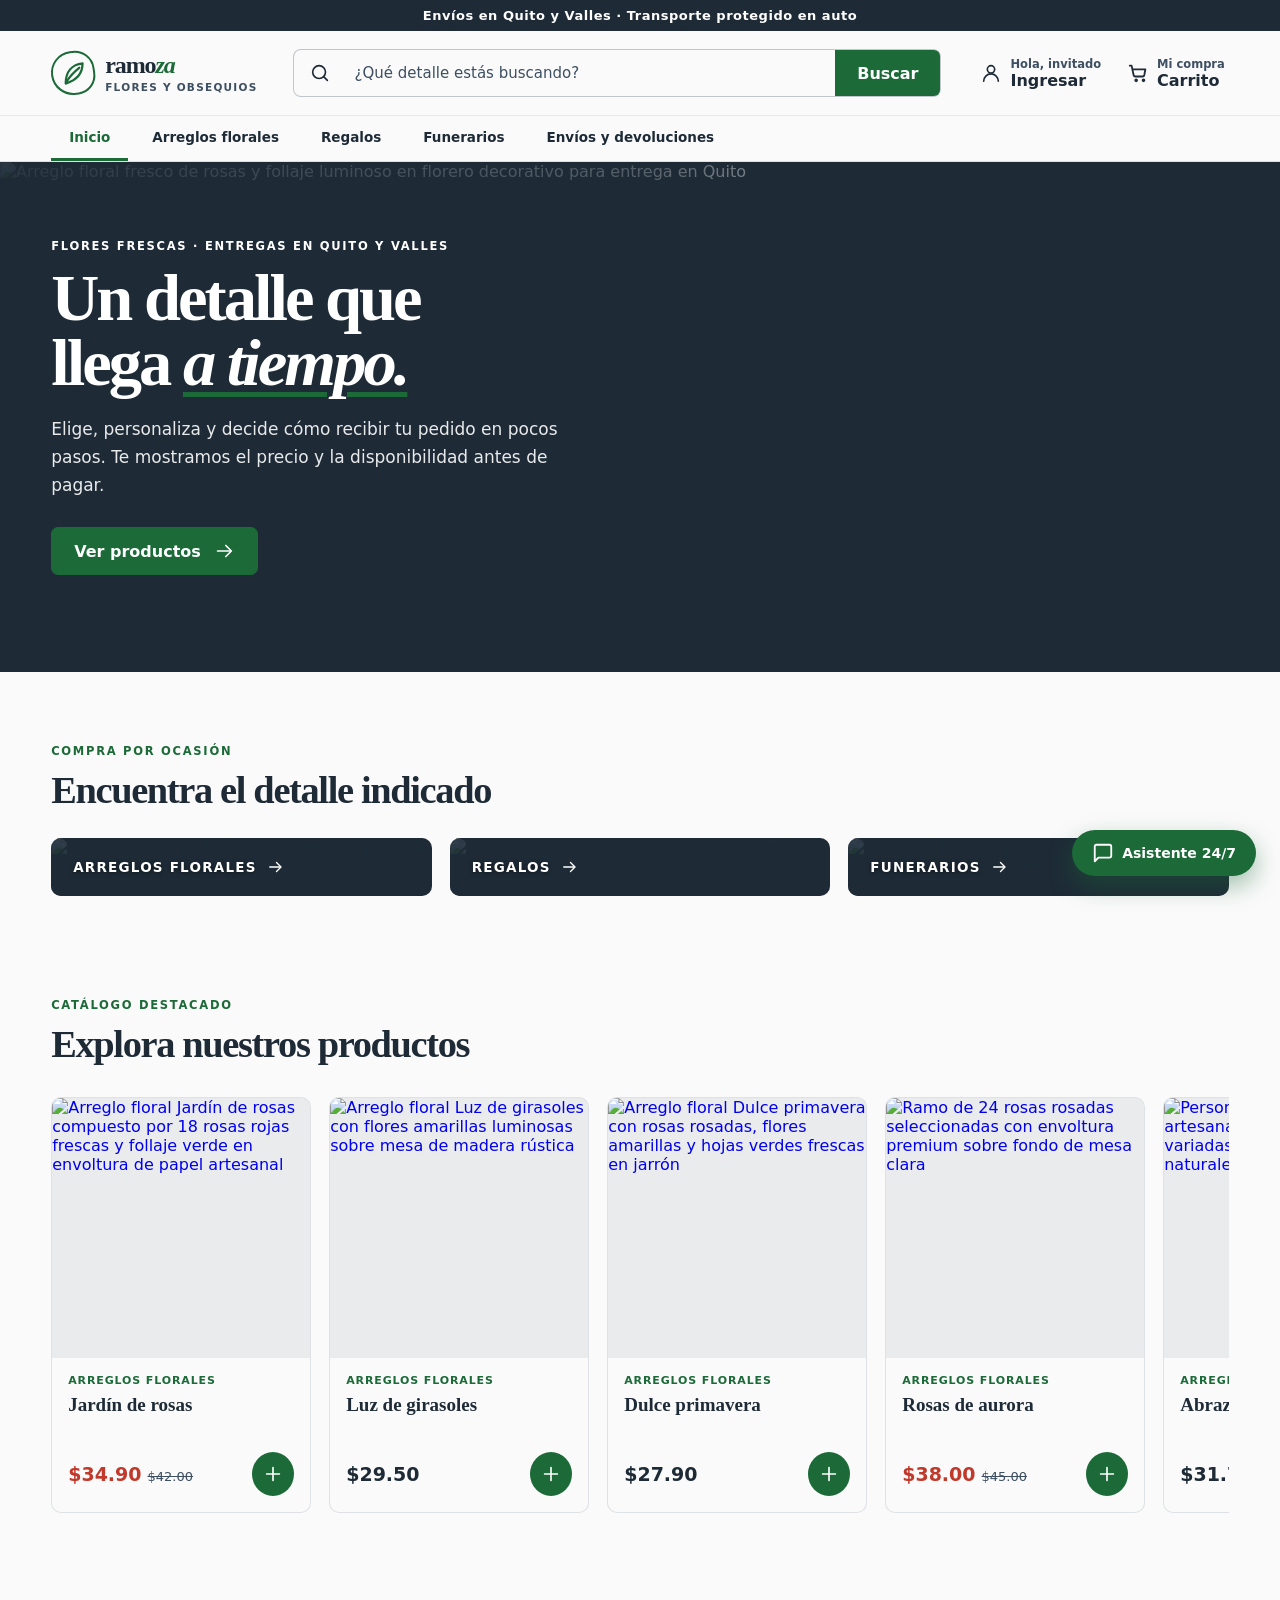
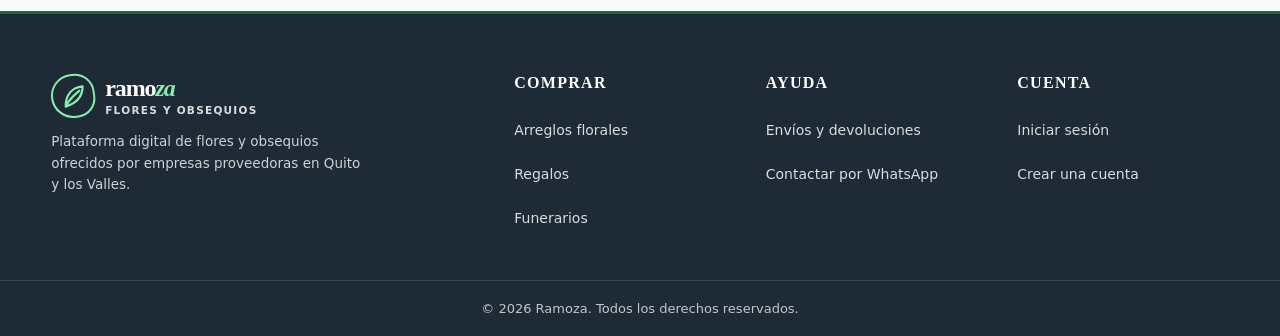
==== commit 014805a7: "Add files via upload" ====
--- a/index.html
+++ b/index.html
@@ -5,6 +5,8 @@
   <meta name="viewport" content="width=device-width, initial-scale=1.0" />
   <title>Ramoza | Florería y Obsequios en Quito y Valles</title>
   <meta name="description" content="Plataforma accesible para compra de arreglos florales, regalos y arreglos funerarios en Quito y los Valles con transporte protegido.">
+  <link rel="preconnect" href="https://images.unsplash.com" crossorigin />
+  <link rel="dns-prefetch" href="https://images.unsplash.com" />
   <link rel="stylesheet" href="styles.css" />
 </head>
 <body data-page="home">
@@ -15,7 +17,7 @@
       <div class="header-main">
         <a class="logo" id="nav-logo" href="index.html" aria-label="Ramoza, ir a página de inicio">
           <span class="logo-mark" aria-hidden="true">
-            <svg width="27" height="27" viewBox="0 0 24 24" fill="none" stroke="currentColor" stroke-width="2" stroke-linecap="round" stroke-linejoin="round">
+            <svg aria-hidden="true" focusable="false" width="27" height="27" viewBox="0 0 24 24" fill="none" stroke="currentColor" stroke-width="2" stroke-linecap="round" stroke-linejoin="round">
               <path d="M5 21C5 10 11 4 20 3c0 9-5 15-15 18Z"></path><path d="M6 19c3-5 6-8 11-12"></path>
             </svg>
           </span>
@@ -76,7 +78,7 @@
       <div id="view-container">
         <!-- Contenido pre-renderizado accesible para WAVE, TAW y lectores de pantalla -->
         <section class="hero" aria-labelledby="hero-heading">
-          <img src="https://images.unsplash.com/photo-1685613858397-64f79a0f3603?auto=format&fit=crop&w=1600&q=90" alt="Arreglo floral fresco de rosas y follaje luminoso en florero decorativo para entrega en Quito" />
+          <img src="https://images.unsplash.com/photo-1685613858397-64f79a0f3603?auto=format&fit=crop&w=1200&q=80" alt="Arreglo floral fresco de rosas y follaje luminoso en florero decorativo para entrega en Quito" fetchpriority="high" decoding="async" />
           <div class="hero-overlay"></div>
           <div class="hero-content">
             <p class="hero-kicker" aria-hidden="true">FLORES FRESCAS · ENTREGAS EN QUITO Y VALLES</p>
@@ -148,7 +150,7 @@
         <div>
           <a class="logo" id="footer-logo" href="index.html" aria-label="Ramoza, ir a página de inicio">
             <span class="logo-mark" aria-hidden="true">
-              <svg width="27" height="27" viewBox="0 0 24 24" fill="none" stroke="currentColor" stroke-width="2" stroke-linecap="round" stroke-linejoin="round">
+              <svg aria-hidden="true" focusable="false" width="27" height="27" viewBox="0 0 24 24" fill="none" stroke="currentColor" stroke-width="2" stroke-linecap="round" stroke-linejoin="round">
                 <path d="M5 21C5 10 11 4 20 3c0 9-5 15-15 18Z"></path><path d="M6 19c3-5 6-8 11-12"></path>
               </svg>
             </span>
--- a/styles.css
+++ b/styles.css
@@ -37,7 +37,7 @@
 .logo-mark svg { transform: rotate(8deg); }
 .brand-title { display: block; font: 700 24px/1 Georgia, serif; letter-spacing: -.045em; white-space: nowrap; color: var(--slate); }
 .brand-accent { color: var(--green); font-style: italic; }
-.brand-sub { display: block; margin-top: 4px; font-size: 8.5px; letter-spacing: .22em; font-weight: 800; color: var(--slate-muted); }
+.brand-sub { display: block; margin-top: 4px; font-size: 10.5px; letter-spacing: .12em; font-weight: 750; color: var(--slate-muted); }
 .search { height: 48px; display: flex; align-items: center; gap: 10px; padding-left: 15px; border: 1.5px solid rgb(44 62 80 / 28%); border-radius: 8px; background: var(--smoke); }
 .search:focus-within { border-color: var(--green); box-shadow: 0 0 0 3px rgb(27 106 56 / 20%); }
 .search input { min-width: 0; flex: 1; border: 0; outline: 0; background: transparent; color: var(--slate); }
@@ -93,7 +93,7 @@
 .product-image img { width: 100%; height: 100%; object-fit: cover; transition: transform .4s; }
 .product-image:hover img { transform: scale(1.035); }
 .product-copy { padding: 16px; }
-.product-copy .eyebrow { margin-bottom: 7px; font-size: 9.5px; font-weight: 800; }
+.product-copy .eyebrow { margin-bottom: 7px; font-size: 11px; font-weight: 750; letter-spacing: .08em; }
 .product-name { width: 100%; min-height: 48px; padding: 0; border: 0; background: transparent; text-align: left; font: 700 19px/1.18 Georgia, serif; display: block; text-decoration: none; color: var(--slate); }
 .product-name:hover { text-decoration: underline; color: var(--green); }
 .price-line { margin-top: 14px; display: flex; justify-content: space-between; align-items: center; gap: 8px; min-height: 44px; }
@@ -150,8 +150,13 @@
 .cart-layout { display: grid; grid-template-columns: 1fr 380px; gap: 40px; align-items: start; }
 .cart-items { display: flex; flex-direction: column; gap: 16px; }
 .cart-item { display: grid; grid-template-columns: 110px 1fr auto; gap: 20px; padding: 20px; border: 1px solid rgb(44 62 80 / 14%); border-radius: 10px; background: #FFFFFF; align-items: center; }
+.cart-item-thumb-link { display: block; width: 110px; height: 110px; border-radius: 8px; overflow: hidden; background: rgb(44 62 80 / 8%); text-decoration: none; cursor: pointer; flex-shrink: 0; }
+.cart-item-thumb-link img { width: 100%; height: 100%; object-fit: cover; border-radius: 8px; transition: transform .3s ease; }
+.cart-item-thumb-link:hover img, .cart-item-thumb-link:focus-visible img { transform: scale(1.06); }
 .cart-item img { width: 110px; height: 110px; object-fit: cover; border-radius: 8px; }
 .cart-item-info h2 { margin: 4px 0 12px; font: 700 20px Georgia, serif; color: var(--slate); }
+.cart-item-title a { color: var(--slate); text-decoration: none; transition: color .2s ease; cursor: pointer; }
+.cart-item-title a:hover, .cart-item-title a:focus-visible { color: var(--green); text-decoration: underline; }
 .cart-item-end { text-align: right; font-size: 20px; font-weight: 800; color: var(--slate); }
 .summary { padding: 30px; border: 1px solid rgb(44 62 80 / 14%); border-radius: 10px; background: #FFFFFF; position: sticky; top: 20px; }
 .summary h2 { margin: 0 0 20px; font: 700 22px Georgia, serif; border-bottom: 1px solid rgb(44 62 80 / 10%); padding-bottom: 12px; color: var(--slate); }
@@ -208,7 +213,7 @@
 .order-history-header { display: flex; justify-content: space-between; align-items: center; border-bottom: 1px solid rgb(44 62 80 / 10%); padding-bottom: 10px; margin-bottom: 12px; flex-wrap: wrap; gap: 8px; }
 .order-badge { padding: 4px 10px; border-radius: 20px; font-size: 12px; font-weight: 700; }
 .order-badge.success { background: var(--green-light); color: var(--green); }
-.order-badge.pending { background: #FEF9E7; color: var(--sunflower); }
+.order-badge.pending { background: #FEF3C7; color: #78350F; border: 1px solid rgba(180, 83, 9, 0.35); font-weight: 750; }
 .address-card-item { border: 1.5px solid rgb(44 62 80 / 15%); border-radius: 8px; padding: 18px; margin-bottom: 12px; background: var(--smoke); position: relative; }
 .address-card-item.default { border-color: var(--green); background: var(--green-light); }
 
@@ -249,7 +254,9 @@
 footer { background: var(--slate); color: #FFFFFF; margin-top: auto; border-top: 3px solid var(--green); }
 .footer-main { max-width: var(--content-max); margin: auto; padding: 60px var(--page-gutter) 40px; display: grid; grid-template-columns: 2fr 1fr 1fr 1fr; gap: 40px; }
 .footer-main .brand-title { color: #FFFFFF; }
-.footer-main .brand-sub { color: rgb(250 250 250 / 75%); }
+.footer-main .brand-accent { color: #86EFAC; font-style: italic; }
+.footer-main .logo-mark { border-color: #86EFAC; color: #86EFAC; }
+.footer-main .brand-sub { color: rgb(250 250 250 / 85%); }
 .footer-main p { color: rgb(250 250 250 / 80%); font-size: 13.5px; line-height: 1.6; max-width: 320px; }
 .footer-main h2 { font: 700 16px Georgia, serif; margin: 0 0 16px; color: #FFFFFF; text-transform: uppercase; letter-spacing: .08em; }
 .footer-main a.footer-link { display: flex; align-items: center; min-height: 44px; color: rgb(250 250 250 / 85%); text-decoration: none; font-size: 14px; transition: color .15s ease; }
@@ -656,13 +663,13 @@
   border: 1px solid rgba(27, 106, 56, 0.3);
 }
 .stock-badge.low {
-  background: #FEE2E2;
-  color: #991B1B;
-  border-color: #EF4444;
+  background: #FDF2F2;
+  color: var(--coral);
+  border: 1px solid rgba(192, 57, 43, 0.45);
 }
 .stock-badge.out {
   background: #F3F4F6;
-  color: #6B7280;
+  color: #374151;
   border-color: #D1D5DB;
 }
 .qty-btn[aria-disabled="true"],
